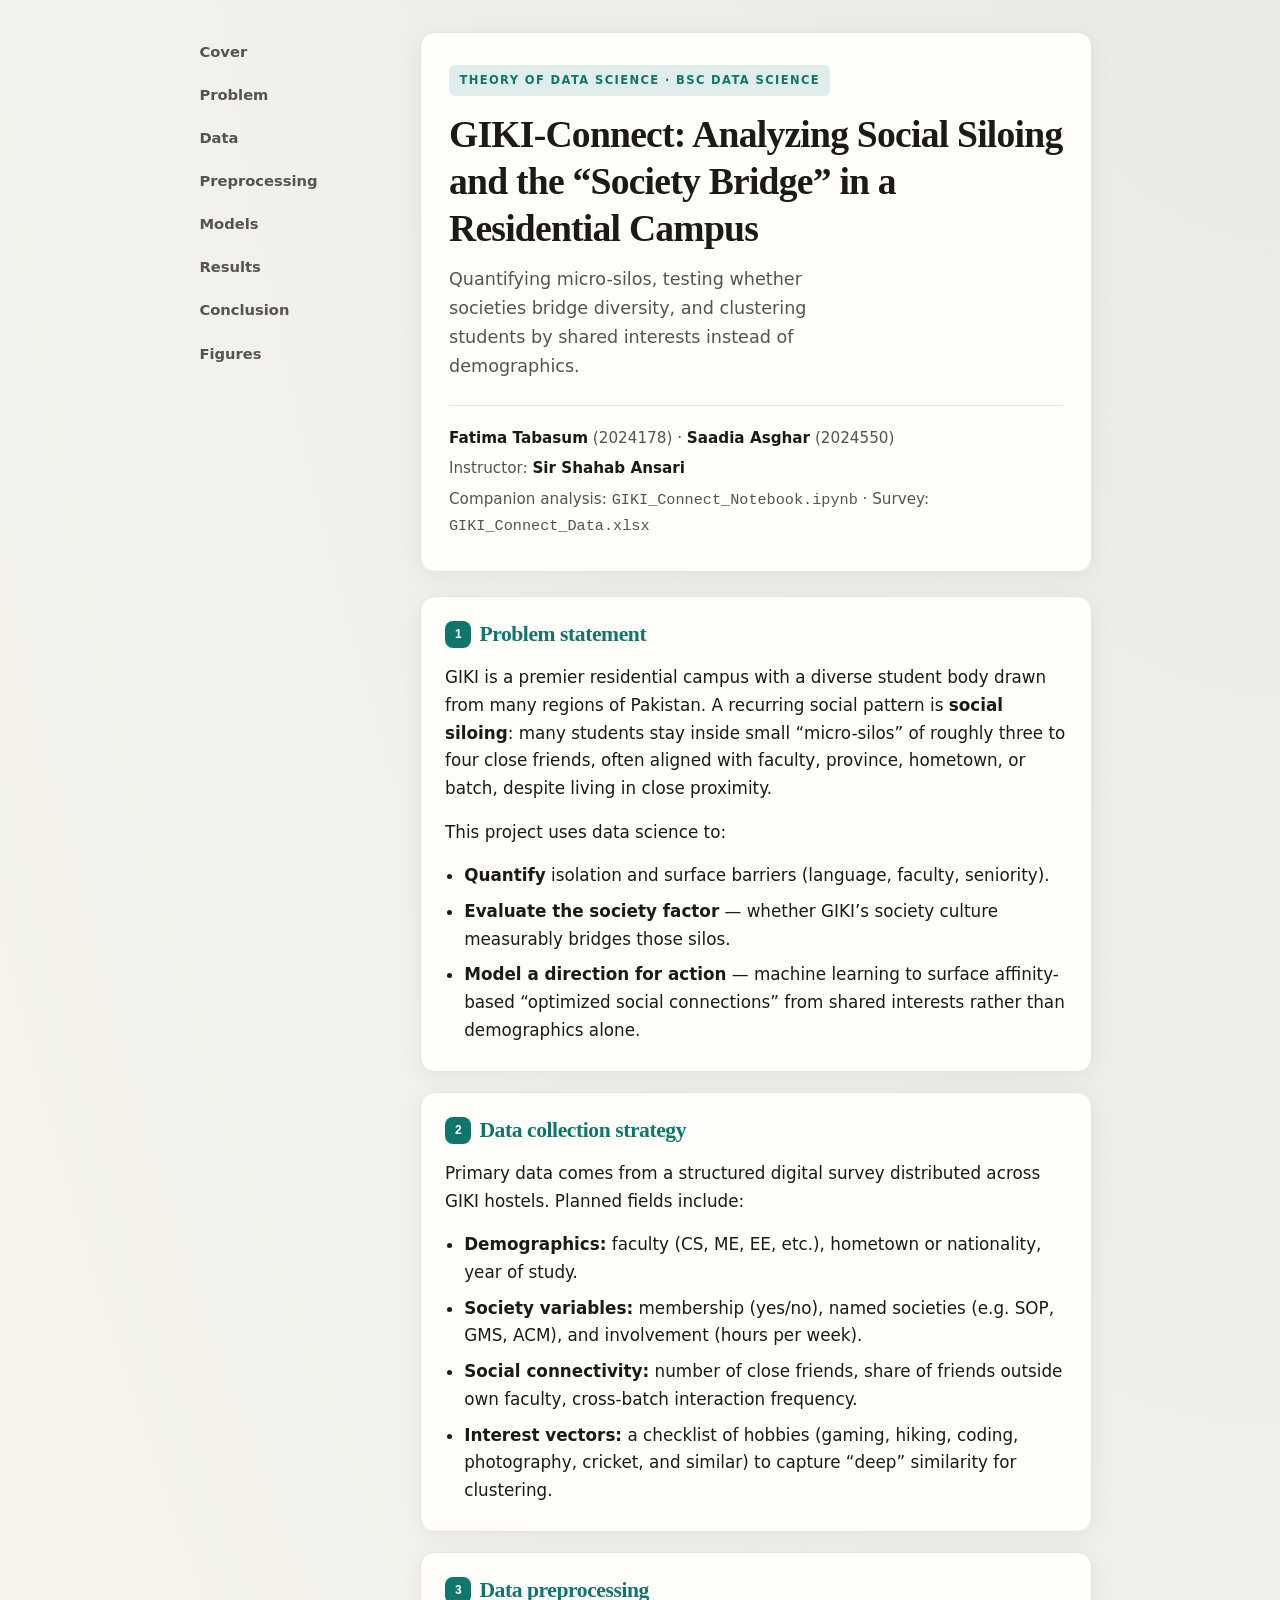
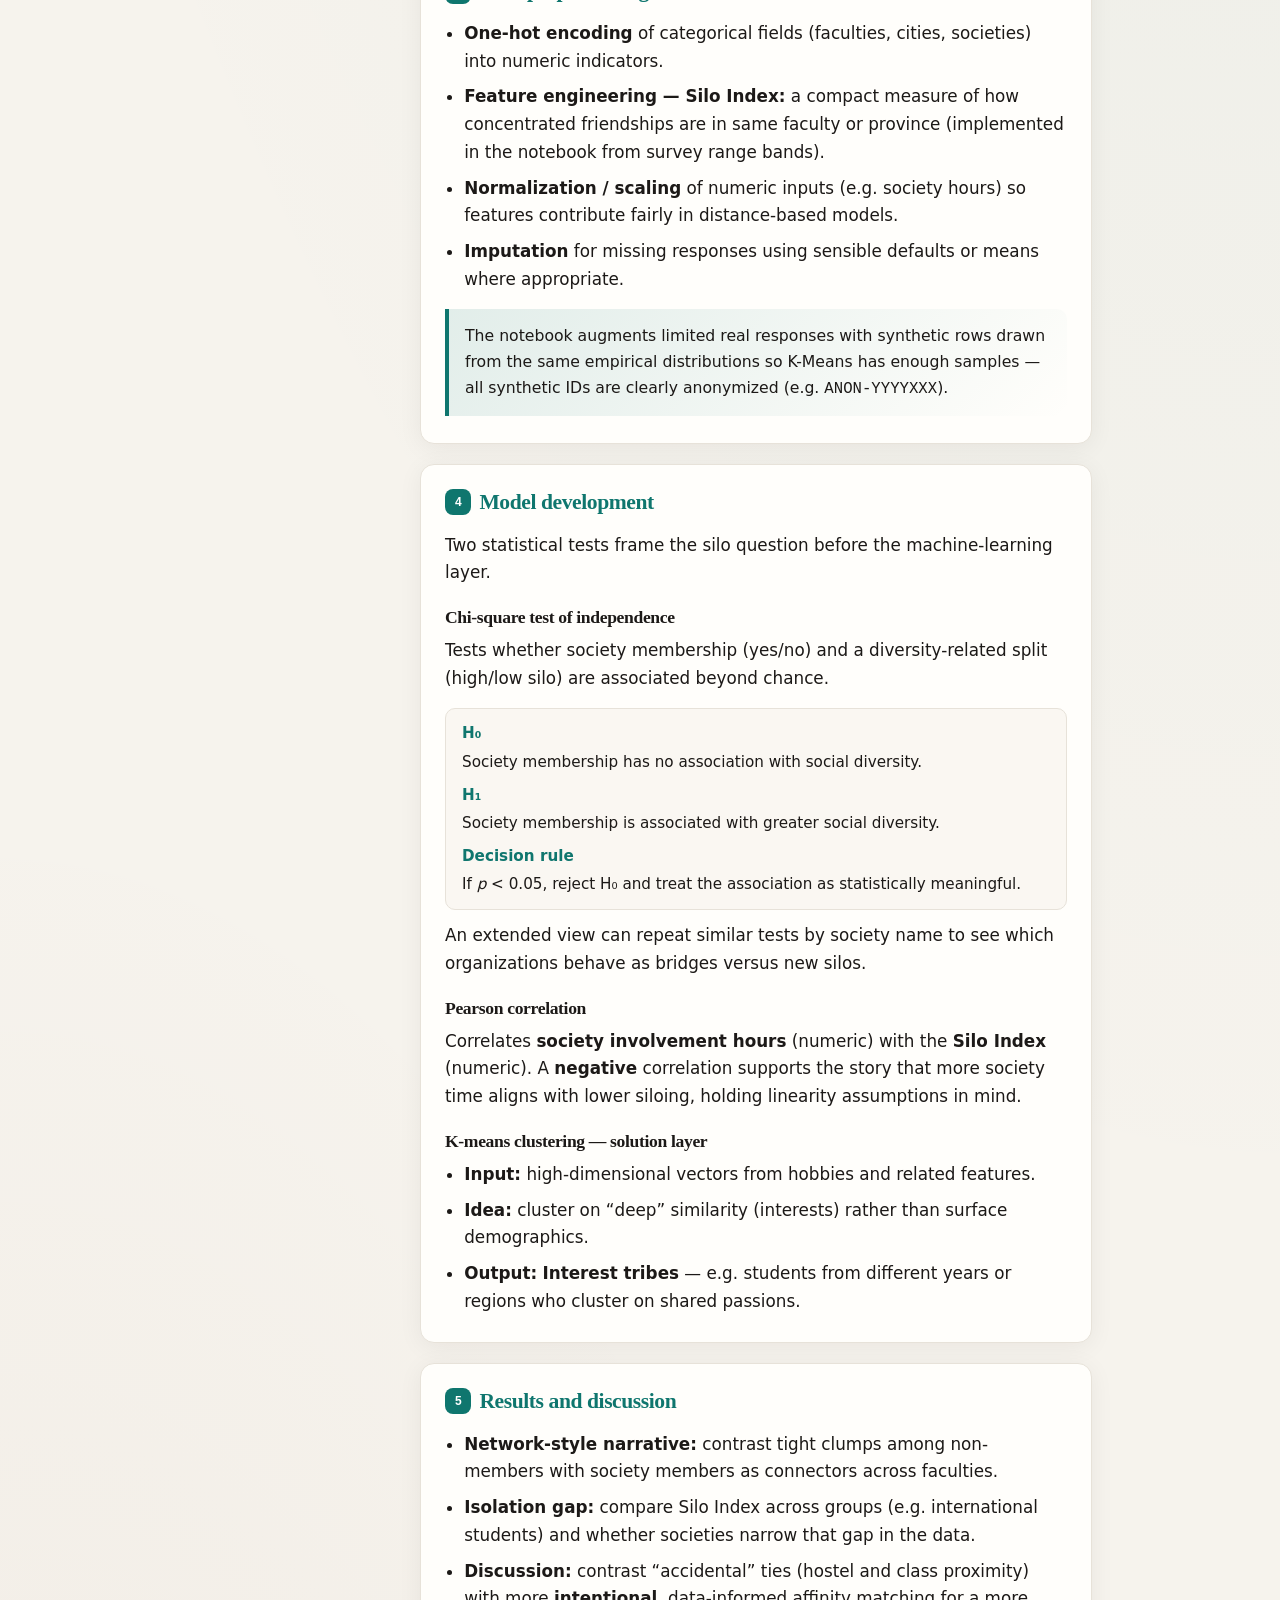
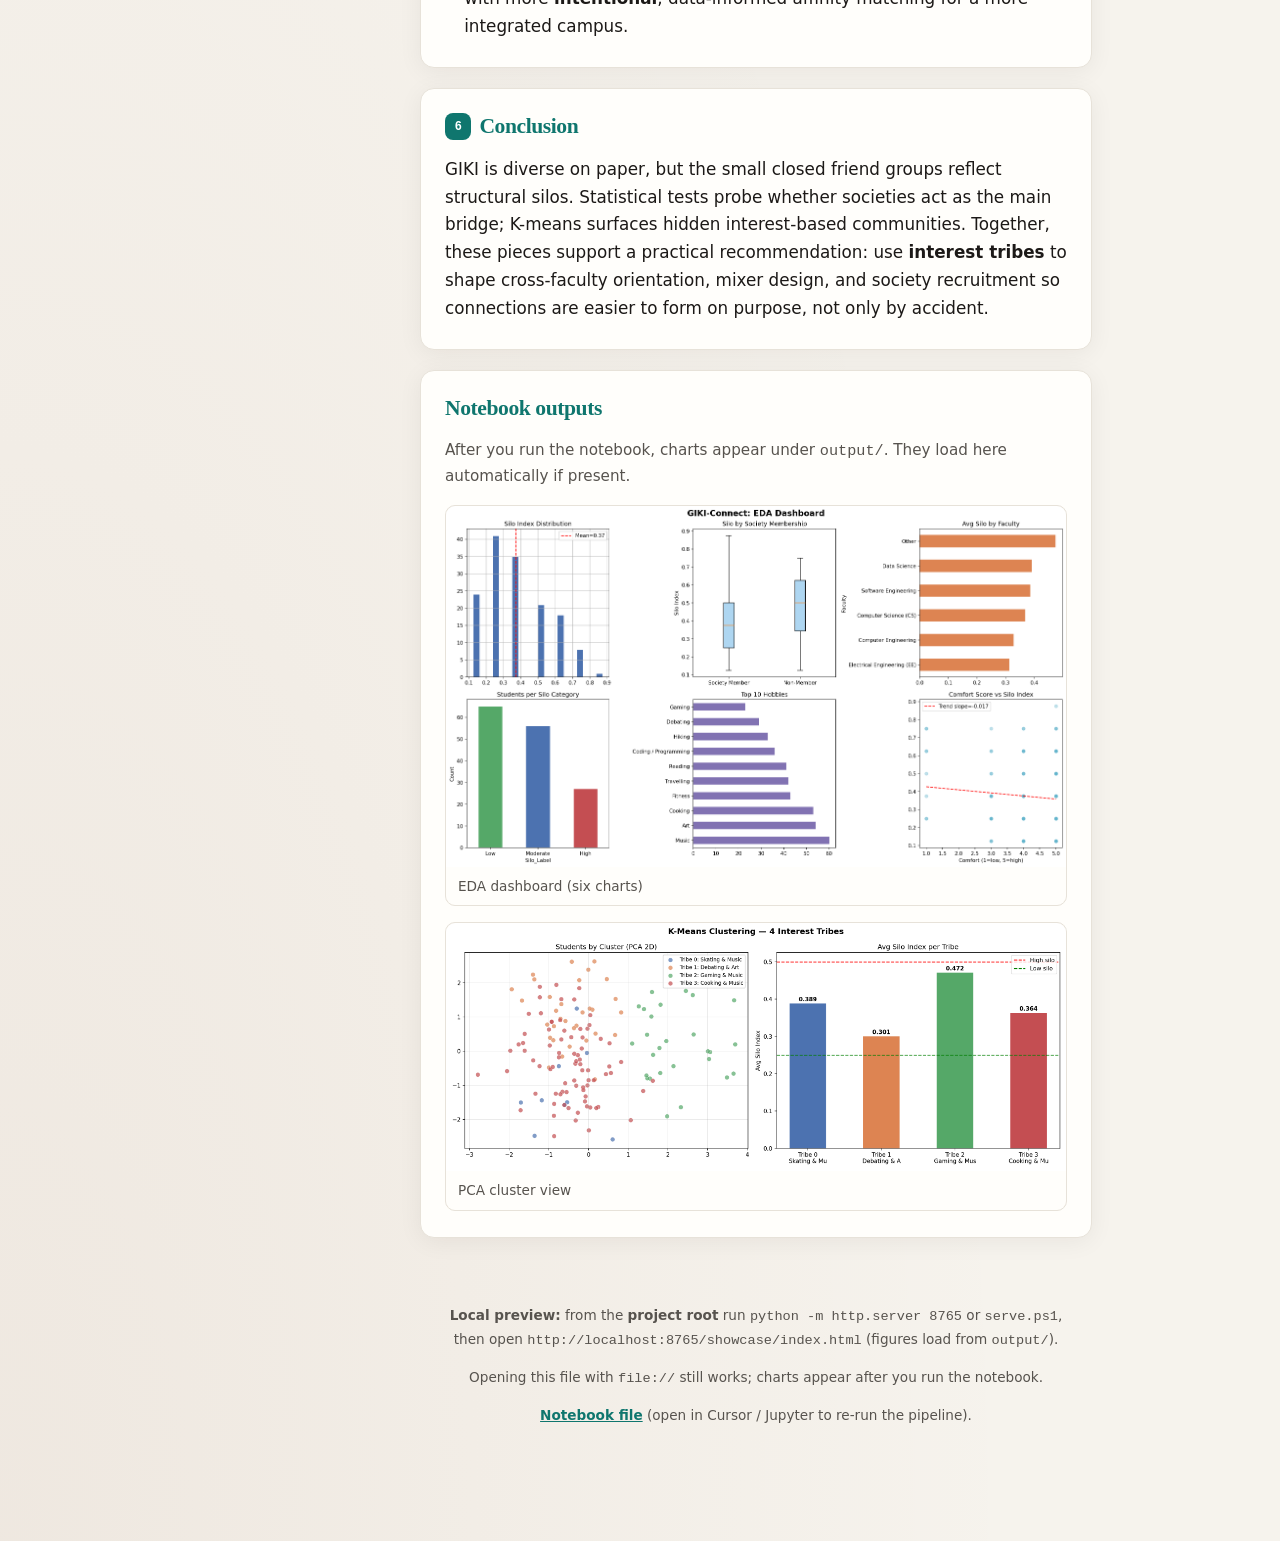
==== index.html @ 9413b883 "Add GIKI-Connect analysis, showcase UI, outputs, and local serve helper Co-authored-by: Cursor <curs" ====
<!DOCTYPE html>
<html lang="en">
<head>
  <meta charset="UTF-8" />
  <meta http-equiv="refresh" content="0; url=showcase/index.html" />
  <meta name="viewport" content="width=device-width, initial-scale=1" />
  <title>GIKI-Connect</title>
</head>
<body>
  <p>Redirecting to <a href="showcase/index.html">showcase</a>…</p>
</body>
</html>
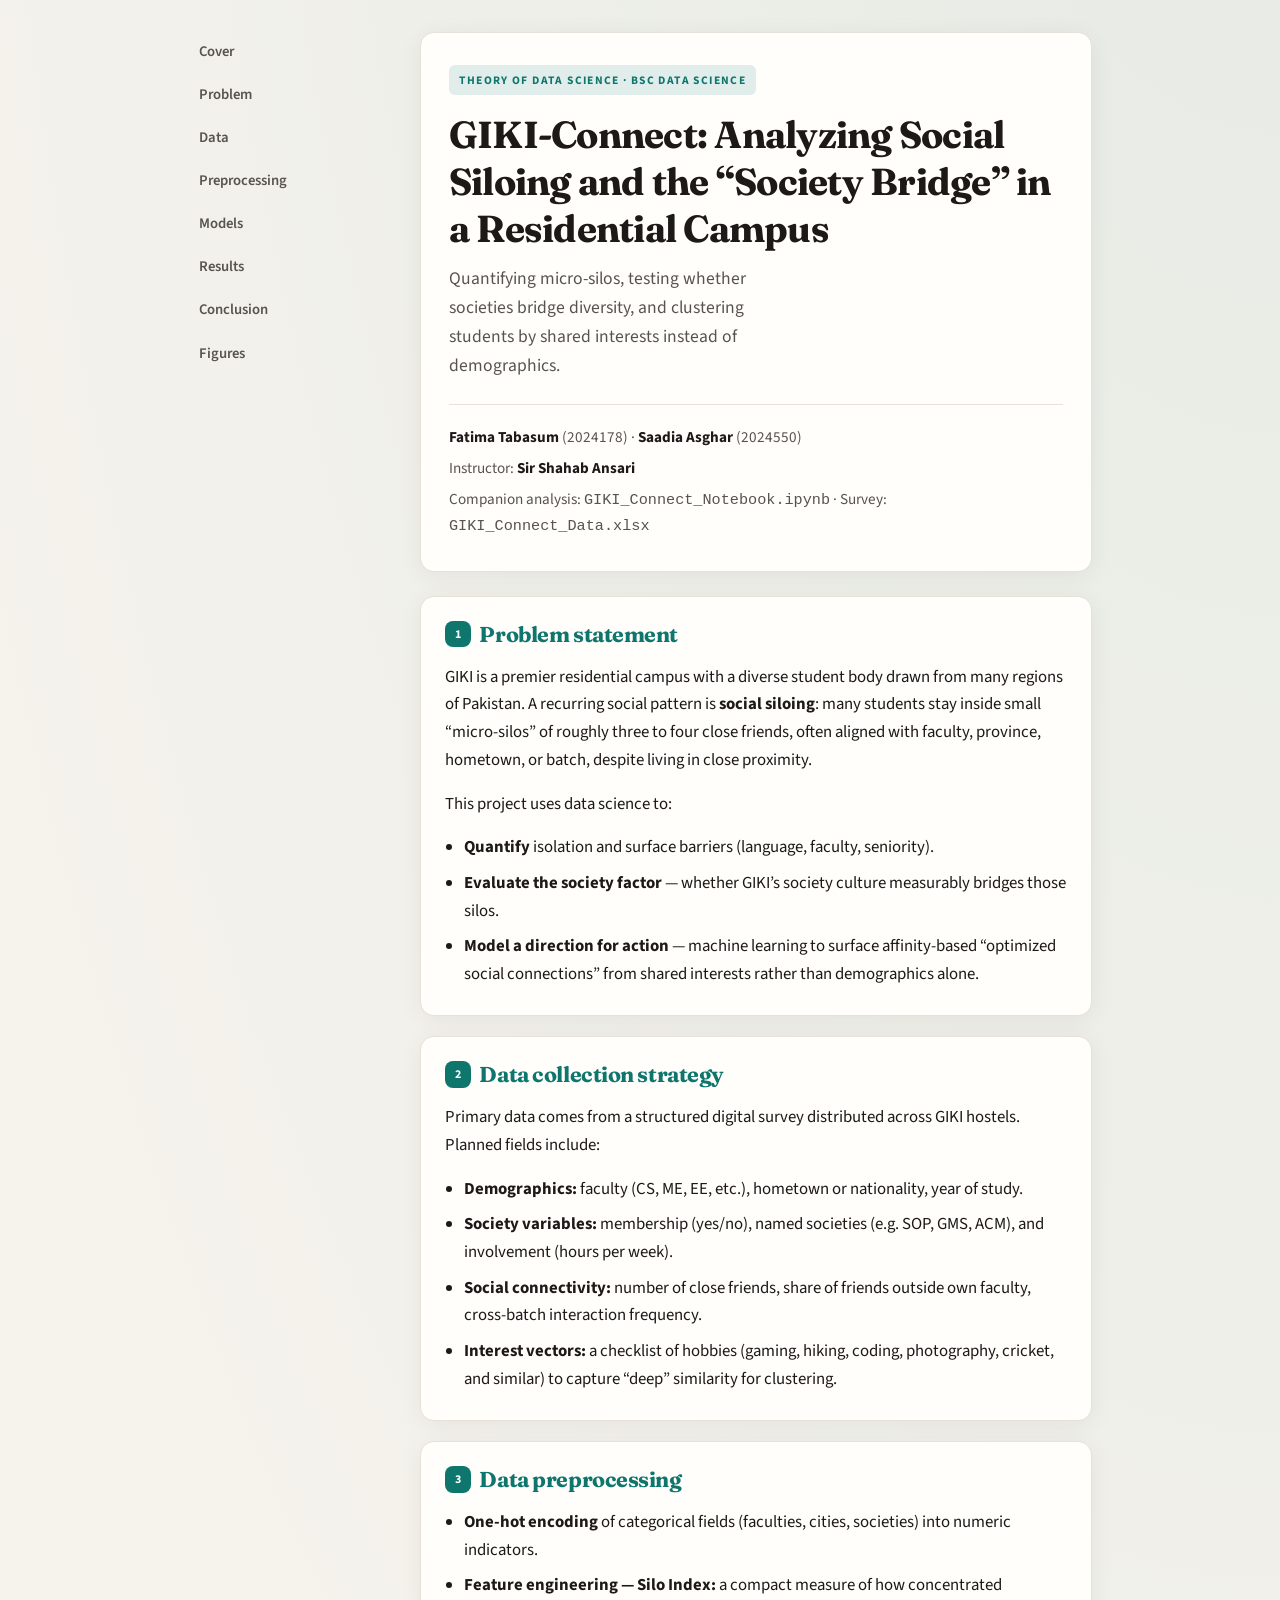
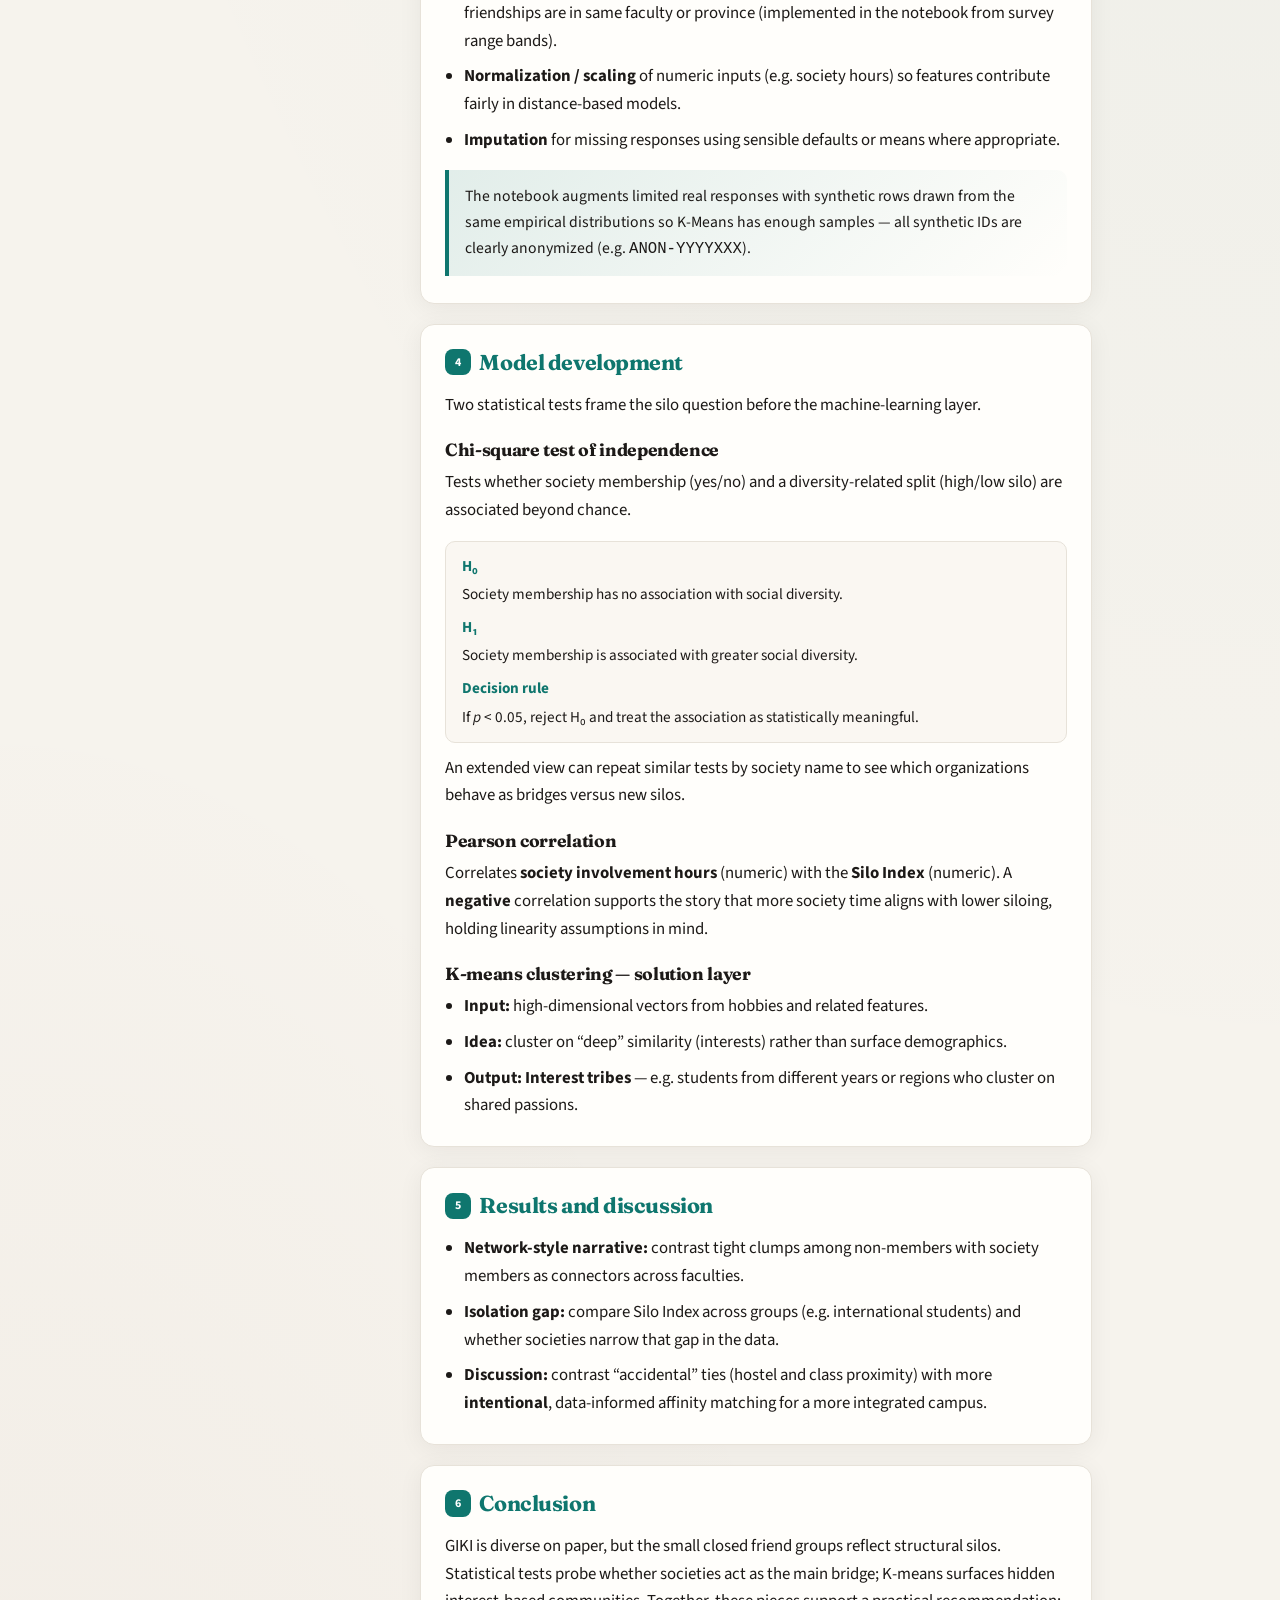
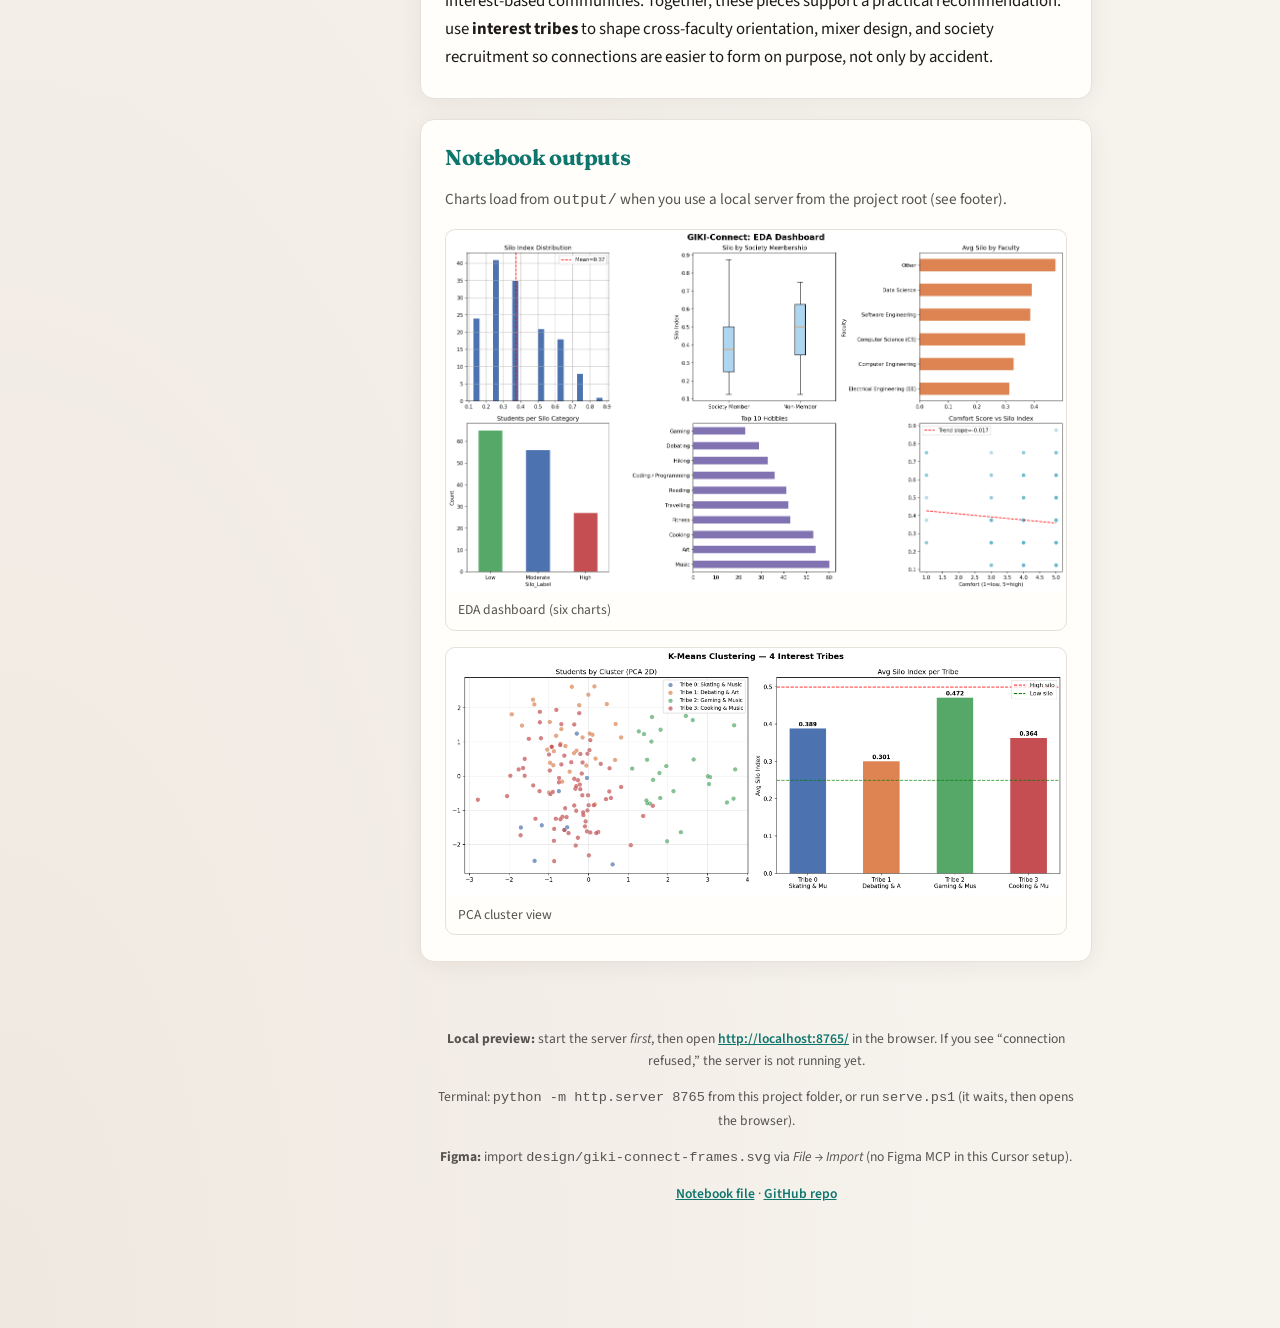
==== commit a2821f73: "Single index.html, fix serve script race, Figma SVG, Cursor serve task Co-authored-by: Cursor <curso" ====
--- a/index.html
+++ b/index.html
@@ -2,11 +2,388 @@
 <html lang="en">
 <head>
   <meta charset="UTF-8" />
-  <meta http-equiv="refresh" content="0; url=showcase/index.html" />
   <meta name="viewport" content="width=device-width, initial-scale=1" />
-  <title>GIKI-Connect</title>
+  <title>GIKI-Connect — Project Showcase</title>
+  <link rel="preconnect" href="https://fonts.googleapis.com" />
+  <link rel="preconnect" href="https://fonts.gstatic.com" crossorigin />
+  <link href="https://fonts.googleapis.com/css2?family=Fraunces:ital,opsz,wght@0,9..144,500;0,9..144,700;1,9..144,500&family=Source+Sans+3:ital,wght@0,400;0,600;0,700;1,400&display=swap" rel="stylesheet" />
+  <style>
+    :root {
+      --bg: #f6f3ed;
+      --bg-card: #fffefb;
+      --ink: #1c1917;
+      --muted: #57534e;
+      --accent: #0f766e;
+      --accent-soft: rgba(15, 118, 110, 0.12);
+      --border: #e7e2d9;
+      --shadow: 0 4px 24px rgba(28, 25, 23, 0.06);
+      --radius: 14px;
+      --max: 720px;
+      --nav-w: 200px;
+    }
+
+    * { box-sizing: border-box; }
+    html { scroll-behavior: smooth; }
+    body {
+      margin: 0;
+      font-family: "Source Sans 3", system-ui, sans-serif;
+      font-size: 1.05rem;
+      line-height: 1.65;
+      color: var(--ink);
+      background: var(--bg);
+      background-image:
+        radial-gradient(ellipse 120% 80% at 100% -20%, rgba(15, 118, 110, 0.08), transparent),
+        radial-gradient(ellipse 80% 50% at 0% 100%, rgba(120, 53, 15, 0.06), transparent);
+      min-height: 100vh;
+    }
+
+    h1, h2, h3 {
+      font-family: Fraunces, Georgia, serif;
+      font-weight: 700;
+      line-height: 1.25;
+      letter-spacing: -0.02em;
+    }
+
+    .layout {
+      display: grid;
+      grid-template-columns: 1fr;
+      max-width: calc(var(--max) + var(--nav-w) + 4rem);
+      margin: 0 auto;
+      padding: 1.25rem;
+      gap: 2rem;
+    }
+
+    @media (min-width: 900px) {
+      .layout {
+        grid-template-columns: var(--nav-w) 1fr;
+        align-items: start;
+        padding: 2rem 2.5rem 4rem;
+      }
+    }
+
+    nav {
+      position: sticky;
+      top: 1.25rem;
+      align-self: start;
+    }
+
+    nav ul {
+      list-style: none;
+      margin: 0;
+      padding: 0;
+      display: flex;
+      flex-wrap: wrap;
+      gap: 0.35rem;
+    }
+
+    @media (min-width: 900px) {
+      nav ul {
+        flex-direction: column;
+        gap: 0.15rem;
+      }
+    }
+
+    nav a {
+      display: block;
+      padding: 0.45rem 0.65rem;
+      border-radius: 8px;
+      color: var(--muted);
+      text-decoration: none;
+      font-size: 0.92rem;
+      font-weight: 600;
+      border: 1px solid transparent;
+      transition: background 0.15s, color 0.15s, border-color 0.15s;
+    }
+
+    nav a:hover {
+      background: var(--accent-soft);
+      color: var(--accent);
+    }
+
+    .hero {
+      background: var(--bg-card);
+      border: 1px solid var(--border);
+      border-radius: var(--radius);
+      padding: 2rem 1.75rem;
+      box-shadow: var(--shadow);
+      margin-bottom: 1.5rem;
+    }
+
+    .hero .tag {
+      display: inline-block;
+      font-size: 0.72rem;
+      font-weight: 700;
+      letter-spacing: 0.12em;
+      text-transform: uppercase;
+      color: var(--accent);
+      background: var(--accent-soft);
+      padding: 0.35rem 0.65rem;
+      border-radius: 6px;
+      margin-bottom: 1rem;
+    }
+
+    .hero h1 {
+      font-size: clamp(1.65rem, 4vw, 2.35rem);
+      margin: 0 0 0.75rem;
+      color: var(--ink);
+    }
+
+    .hero .subtitle {
+      font-size: 1.1rem;
+      color: var(--muted);
+      margin: 0 0 1.5rem;
+      max-width: 38ch;
+    }
+
+    .meta {
+      display: grid;
+      gap: 0.35rem;
+      font-size: 0.95rem;
+      color: var(--muted);
+      padding-top: 1.25rem;
+      border-top: 1px solid var(--border);
+    }
+
+    .meta strong { color: var(--ink); }
+
+    section {
+      background: var(--bg-card);
+      border: 1px solid var(--border);
+      border-radius: var(--radius);
+      padding: 1.5rem 1.5rem 1.65rem;
+      margin-bottom: 1.25rem;
+      box-shadow: var(--shadow);
+    }
+
+    section h2 {
+      font-size: 1.35rem;
+      margin: 0 0 1rem;
+      color: var(--accent);
+      display: flex;
+      align-items: center;
+      gap: 0.5rem;
+    }
+
+    section h2 span.num {
+      font-family: "Source Sans 3", sans-serif;
+      font-size: 0.75rem;
+      font-weight: 700;
+      background: var(--accent);
+      color: #fff;
+      width: 1.65rem;
+      height: 1.65rem;
+      border-radius: 8px;
+      display: inline-flex;
+      align-items: center;
+      justify-content: center;
+      flex-shrink: 0;
+    }
+
+    section p { margin: 0 0 1rem; }
+    section p:last-child { margin-bottom: 0; }
+
+    ul.points {
+      margin: 0.5rem 0 0;
+      padding-left: 1.2rem;
+      color: var(--ink);
+    }
+
+    ul.points li { margin-bottom: 0.5rem; }
+    ul.points li:last-child { margin-bottom: 0; }
+
+    .callout {
+      background: linear-gradient(135deg, var(--accent-soft), transparent);
+      border-left: 4px solid var(--accent);
+      padding: 0.85rem 1rem;
+      margin: 1rem 0;
+      border-radius: 0 10px 10px 0;
+      font-size: 0.98rem;
+    }
+
+    .hypothesis {
+      margin: 0.75rem 0;
+      padding: 0.75rem 1rem;
+      background: #faf7f2;
+      border-radius: 10px;
+      border: 1px solid var(--border);
+      font-size: 0.95rem;
+    }
+
+    .hypothesis dt {
+      font-weight: 700;
+      color: var(--accent);
+      margin-top: 0.5rem;
+    }
+
+    .hypothesis dt:first-child { margin-top: 0; }
+    .hypothesis dd { margin: 0.2rem 0 0 0; padding: 0; }
+
+    .outputs {
+      display: grid;
+      gap: 1rem;
+      margin-top: 1rem;
+    }
+
+    .outputs figure {
+      margin: 0;
+      border-radius: 10px;
+      overflow: hidden;
+      border: 1px solid var(--border);
+      background: #f0ebe3;
+    }
+
+    .outputs figcaption {
+      padding: 0.5rem 0.75rem;
+      font-size: 0.85rem;
+      color: var(--muted);
+      background: var(--bg-card);
+    }
+
+    .outputs img {
+      width: 100%;
+      height: auto;
+      display: block;
+      vertical-align: middle;
+    }
+
+    footer {
+      text-align: center;
+      font-size: 0.85rem;
+      color: var(--muted);
+      padding: 2rem 1rem 3rem;
+    }
+
+    footer a {
+      color: var(--accent);
+      font-weight: 600;
+    }
+  </style>
 </head>
 <body>
-  <p>Redirecting to <a href="showcase/index.html">showcase</a>…</p>
+  <div class="layout">
+    <nav aria-label="Sections">
+      <ul>
+        <li><a href="#top">Cover</a></li>
+        <li><a href="#problem">Problem</a></li>
+        <li><a href="#data">Data</a></li>
+        <li><a href="#preprocess">Preprocessing</a></li>
+        <li><a href="#models">Models</a></li>
+        <li><a href="#results">Results</a></li>
+        <li><a href="#conclusion">Conclusion</a></li>
+        <li><a href="#outputs">Figures</a></li>
+      </ul>
+    </nav>
+
+    <main id="top">
+      <header class="hero">
+        <span class="tag">Theory of Data Science · BSc Data Science</span>
+        <h1>GIKI-Connect: Analyzing Social Siloing and the &ldquo;Society Bridge&rdquo; in a Residential Campus</h1>
+        <p class="subtitle">Quantifying micro-silos, testing whether societies bridge diversity, and clustering students by shared interests instead of demographics.</p>
+        <div class="meta">
+          <div><strong>Fatima Tabasum</strong> (2024178) · <strong>Saadia Asghar</strong> (2024550)</div>
+          <div>Instructor: <strong>Sir Shahab Ansari</strong></div>
+          <div>Companion analysis: <code>GIKI_Connect_Notebook.ipynb</code> · Survey: <code>GIKI_Connect_Data.xlsx</code></div>
+        </div>
+      </header>
+
+      <section id="problem">
+        <h2><span class="num">1</span> Problem statement</h2>
+        <p>GIKI is a premier residential campus with a diverse student body drawn from many regions of Pakistan. A recurring social pattern is <strong>social siloing</strong>: many students stay inside small &ldquo;micro-silos&rdquo; of roughly three to four close friends, often aligned with faculty, province, hometown, or batch, despite living in close proximity.</p>
+        <p>This project uses data science to:</p>
+        <ul class="points">
+          <li><strong>Quantify</strong> isolation and surface barriers (language, faculty, seniority).</li>
+          <li><strong>Evaluate the society factor</strong> — whether GIKI&rsquo;s society culture measurably bridges those silos.</li>
+          <li><strong>Model a direction for action</strong> — machine learning to surface affinity-based &ldquo;optimized social connections&rdquo; from shared interests rather than demographics alone.</li>
+        </ul>
+      </section>
+
+      <section id="data">
+        <h2><span class="num">2</span> Data collection strategy</h2>
+        <p>Primary data comes from a structured digital survey distributed across GIKI hostels. Planned fields include:</p>
+        <ul class="points">
+          <li><strong>Demographics:</strong> faculty (CS, ME, EE, etc.), hometown or nationality, year of study.</li>
+          <li><strong>Society variables:</strong> membership (yes/no), named societies (e.g. SOP, GMS, ACM), and involvement (hours per week).</li>
+          <li><strong>Social connectivity:</strong> number of close friends, share of friends outside own faculty, cross-batch interaction frequency.</li>
+          <li><strong>Interest vectors:</strong> a checklist of hobbies (gaming, hiking, coding, photography, cricket, and similar) to capture &ldquo;deep&rdquo; similarity for clustering.</li>
+        </ul>
+      </section>
+
+      <section id="preprocess">
+        <h2><span class="num">3</span> Data preprocessing</h2>
+        <ul class="points">
+          <li><strong>One-hot encoding</strong> of categorical fields (faculties, cities, societies) into numeric indicators.</li>
+          <li><strong>Feature engineering — Silo Index:</strong> a compact measure of how concentrated friendships are in same faculty or province (implemented in the notebook from survey range bands).</li>
+          <li><strong>Normalization / scaling</strong> of numeric inputs (e.g. society hours) so features contribute fairly in distance-based models.</li>
+          <li><strong>Imputation</strong> for missing responses using sensible defaults or means where appropriate.</li>
+        </ul>
+        <p class="callout">The notebook augments limited real responses with synthetic rows drawn from the same empirical distributions so K-Means has enough samples — all synthetic IDs are clearly anonymized (e.g. <code>ANON-YYYYXXX</code>).</p>
+      </section>
+
+      <section id="models">
+        <h2><span class="num">4</span> Model development</h2>
+        <p>Two statistical tests frame the silo question before the machine-learning layer.</p>
+
+        <h3 style="font-size:1.1rem;margin:1.25rem 0 0.5rem;">Chi-square test of independence</h3>
+        <p>Tests whether society membership (yes/no) and a diversity-related split (high/low silo) are associated beyond chance.</p>
+        <dl class="hypothesis">
+          <dt>H₀</dt>
+          <dd>Society membership has no association with social diversity.</dd>
+          <dt>H₁</dt>
+          <dd>Society membership is associated with greater social diversity.</dd>
+          <dt>Decision rule</dt>
+          <dd>If <em>p</em> &lt; 0.05, reject H₀ and treat the association as statistically meaningful.</dd>
+        </dl>
+        <p>An extended view can repeat similar tests by society name to see which organizations behave as bridges versus new silos.</p>
+
+        <h3 style="font-size:1.1rem;margin:1.25rem 0 0.5rem;">Pearson correlation</h3>
+        <p>Correlates <strong>society involvement hours</strong> (numeric) with the <strong>Silo Index</strong> (numeric). A <strong>negative</strong> correlation supports the story that more society time aligns with lower siloing, holding linearity assumptions in mind.</p>
+
+        <h3 style="font-size:1.1rem;margin:1.25rem 0 0.5rem;">K-means clustering — solution layer</h3>
+        <ul class="points">
+          <li><strong>Input:</strong> high-dimensional vectors from hobbies and related features.</li>
+          <li><strong>Idea:</strong> cluster on &ldquo;deep&rdquo; similarity (interests) rather than surface demographics.</li>
+          <li><strong>Output:</strong> <strong>Interest tribes</strong> — e.g. students from different years or regions who cluster on shared passions.</li>
+        </ul>
+      </section>
+
+      <section id="results">
+        <h2><span class="num">5</span> Results and discussion</h2>
+        <ul class="points">
+          <li><strong>Network-style narrative:</strong> contrast tight clumps among non-members with society members as connectors across faculties.</li>
+          <li><strong>Isolation gap:</strong> compare Silo Index across groups (e.g. international students) and whether societies narrow that gap in the data.</li>
+          <li><strong>Discussion:</strong> contrast &ldquo;accidental&rdquo; ties (hostel and class proximity) with more <strong>intentional</strong>, data-informed affinity matching for a more integrated campus.</li>
+        </ul>
+      </section>
+
+      <section id="conclusion">
+        <h2><span class="num">6</span> Conclusion</h2>
+        <p>GIKI is diverse on paper, but the small closed friend groups reflect structural silos. Statistical tests probe whether societies act as the main bridge; K-means surfaces hidden interest-based communities. Together, these pieces support a practical recommendation: use <strong>interest tribes</strong> to shape cross-faculty orientation, mixer design, and society recruitment so connections are easier to form on purpose, not only by accident.</p>
+      </section>
+
+      <section id="outputs">
+        <h2>Notebook outputs</h2>
+        <p style="color:var(--muted);font-size:0.95rem;">Charts load from <code>output/</code> when you use a local server from the project root (see footer).</p>
+        <div class="outputs">
+          <figure>
+            <img src="output/eda_dashboard.png" alt="EDA dashboard" onerror="this.removeAttribute('src');this.style.display='none';var n=this.nextElementSibling;if(n)n.style.display='block';" />
+            <p class="fallback" style="display:none;margin:1rem;font-size:0.9rem;color:var(--muted);">Run the notebook to generate <code>output/eda_dashboard.png</code>.</p>
+            <figcaption>EDA dashboard (six charts)</figcaption>
+          </figure>
+          <figure>
+            <img src="output/cluster_chart.png" alt="PCA cluster visualization" onerror="this.removeAttribute('src');this.style.display='none';var n=this.nextElementSibling;if(n)n.style.display='block';" />
+            <p class="fallback" style="display:none;margin:1rem;font-size:0.9rem;color:var(--muted);">Run clustering cells to generate <code>output/cluster_chart.png</code>.</p>
+            <figcaption>PCA cluster view</figcaption>
+          </figure>
+        </div>
+      </section>
+
+      <footer>
+        <p><strong>Local preview:</strong> start the server <em>first</em>, then open <a href="http://localhost:8765/">http://localhost:8765/</a> in the browser. If you see &ldquo;connection refused,&rdquo; the server is not running yet.</p>
+        <p>Terminal: <code>python -m http.server 8765</code> from this project folder, or run <code>serve.ps1</code> (it waits, then opens the browser).</p>
+        <p><strong>Figma:</strong> import <code>design/giki-connect-frames.svg</code> via <em>File → Import</em> (no Figma MCP in this Cursor setup).</p>
+        <p><a href="GIKI_Connect_Notebook.ipynb">Notebook file</a> · <a href="https://github.com/Saadia-Asghar/Giki-Connect">GitHub repo</a></p>
+      </footer>
+    </main>
+  </div>
 </body>
 </html>
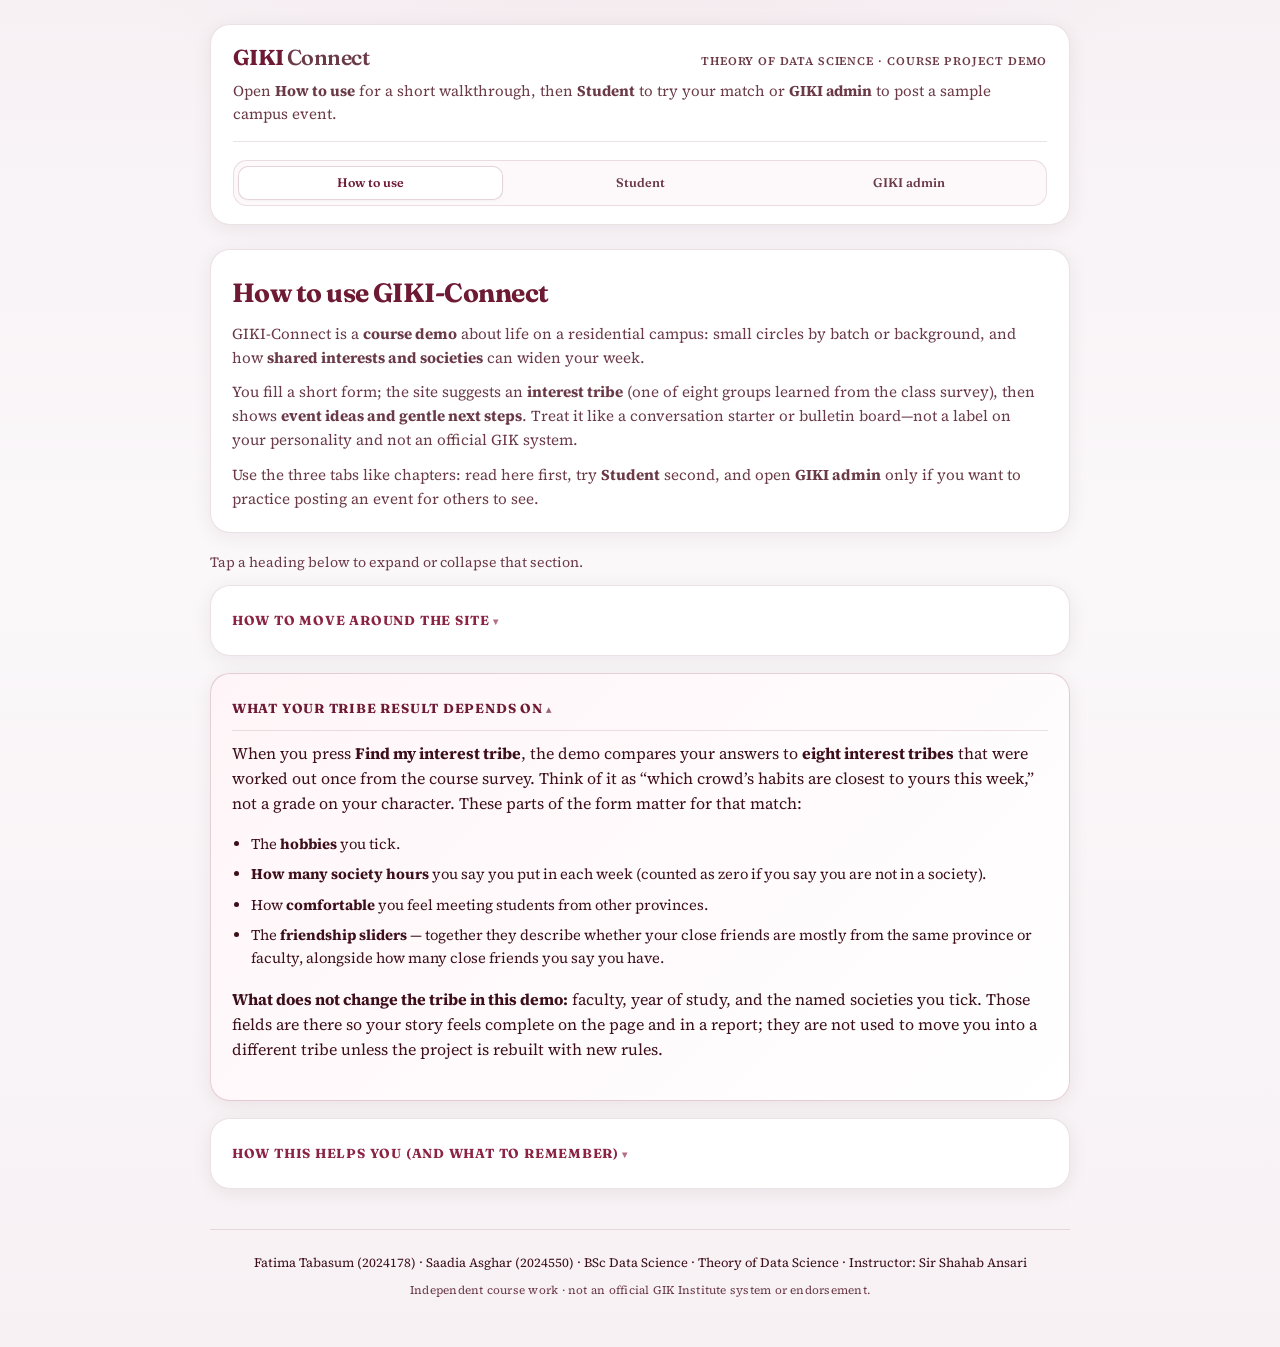
==== commit de55df85: "Convert to 100% Static Frontend for GitHub Pages" ====
--- a/index.html
+++ b/index.html
@@ -3,387 +3,329 @@
 <head>
   <meta charset="UTF-8" />
   <meta name="viewport" content="width=device-width, initial-scale=1" />
-  <title>GIKI-Connect — Project Showcase</title>
+  <meta name="description" content="GIKI-Connect: Theory of Data Science demo — interest tribes and campus event ideas for GIK Institute." />
+  <meta name="theme-color" content="#6e1a35" />
+  <title>GIKI-Connect · Interest tribes demo</title>
   <link rel="preconnect" href="https://fonts.googleapis.com" />
   <link rel="preconnect" href="https://fonts.gstatic.com" crossorigin />
-  <link href="https://fonts.googleapis.com/css2?family=Fraunces:ital,opsz,wght@0,9..144,500;0,9..144,700;1,9..144,500&family=Source+Sans+3:ital,wght@0,400;0,600;0,700;1,400&display=swap" rel="stylesheet" />
-  <style>
-    :root {
-      --bg: #f6f3ed;
-      --bg-card: #fffefb;
-      --ink: #1c1917;
-      --muted: #57534e;
-      --accent: #0f766e;
-      --accent-soft: rgba(15, 118, 110, 0.12);
-      --border: #e7e2d9;
-      --shadow: 0 4px 24px rgba(28, 25, 23, 0.06);
-      --radius: 14px;
-      --max: 720px;
-      --nav-w: 200px;
-    }
-
-    * { box-sizing: border-box; }
-    html { scroll-behavior: smooth; }
-    body {
-      margin: 0;
-      font-family: "Source Sans 3", system-ui, sans-serif;
-      font-size: 1.05rem;
-      line-height: 1.65;
-      color: var(--ink);
-      background: var(--bg);
-      background-image:
-        radial-gradient(ellipse 120% 80% at 100% -20%, rgba(15, 118, 110, 0.08), transparent),
-        radial-gradient(ellipse 80% 50% at 0% 100%, rgba(120, 53, 15, 0.06), transparent);
-      min-height: 100vh;
-    }
-
-    h1, h2, h3 {
-      font-family: Fraunces, Georgia, serif;
-      font-weight: 700;
-      line-height: 1.25;
-      letter-spacing: -0.02em;
-    }
-
-    .layout {
-      display: grid;
-      grid-template-columns: 1fr;
-      max-width: calc(var(--max) + var(--nav-w) + 4rem);
-      margin: 0 auto;
-      padding: 1.25rem;
-      gap: 2rem;
-    }
-
-    @media (min-width: 900px) {
-      .layout {
-        grid-template-columns: var(--nav-w) 1fr;
-        align-items: start;
-        padding: 2rem 2.5rem 4rem;
-      }
-    }
-
-    nav {
-      position: sticky;
-      top: 1.25rem;
-      align-self: start;
-    }
-
-    nav ul {
-      list-style: none;
-      margin: 0;
-      padding: 0;
-      display: flex;
-      flex-wrap: wrap;
-      gap: 0.35rem;
-    }
-
-    @media (min-width: 900px) {
-      nav ul {
-        flex-direction: column;
-        gap: 0.15rem;
-      }
-    }
-
-    nav a {
-      display: block;
-      padding: 0.45rem 0.65rem;
-      border-radius: 8px;
-      color: var(--muted);
-      text-decoration: none;
-      font-size: 0.92rem;
-      font-weight: 600;
-      border: 1px solid transparent;
-      transition: background 0.15s, color 0.15s, border-color 0.15s;
-    }
-
-    nav a:hover {
-      background: var(--accent-soft);
-      color: var(--accent);
-    }
-
-    .hero {
-      background: var(--bg-card);
-      border: 1px solid var(--border);
-      border-radius: var(--radius);
-      padding: 2rem 1.75rem;
-      box-shadow: var(--shadow);
-      margin-bottom: 1.5rem;
-    }
-
-    .hero .tag {
-      display: inline-block;
-      font-size: 0.72rem;
-      font-weight: 700;
-      letter-spacing: 0.12em;
-      text-transform: uppercase;
-      color: var(--accent);
-      background: var(--accent-soft);
-      padding: 0.35rem 0.65rem;
-      border-radius: 6px;
-      margin-bottom: 1rem;
-    }
-
-    .hero h1 {
-      font-size: clamp(1.65rem, 4vw, 2.35rem);
-      margin: 0 0 0.75rem;
-      color: var(--ink);
-    }
-
-    .hero .subtitle {
-      font-size: 1.1rem;
-      color: var(--muted);
-      margin: 0 0 1.5rem;
-      max-width: 38ch;
-    }
-
-    .meta {
-      display: grid;
-      gap: 0.35rem;
-      font-size: 0.95rem;
-      color: var(--muted);
-      padding-top: 1.25rem;
-      border-top: 1px solid var(--border);
-    }
-
-    .meta strong { color: var(--ink); }
-
-    section {
-      background: var(--bg-card);
-      border: 1px solid var(--border);
-      border-radius: var(--radius);
-      padding: 1.5rem 1.5rem 1.65rem;
-      margin-bottom: 1.25rem;
-      box-shadow: var(--shadow);
-    }
-
-    section h2 {
-      font-size: 1.35rem;
-      margin: 0 0 1rem;
-      color: var(--accent);
-      display: flex;
-      align-items: center;
-      gap: 0.5rem;
-    }
-
-    section h2 span.num {
-      font-family: "Source Sans 3", sans-serif;
-      font-size: 0.75rem;
-      font-weight: 700;
-      background: var(--accent);
-      color: #fff;
-      width: 1.65rem;
-      height: 1.65rem;
-      border-radius: 8px;
-      display: inline-flex;
-      align-items: center;
-      justify-content: center;
-      flex-shrink: 0;
-    }
-
-    section p { margin: 0 0 1rem; }
-    section p:last-child { margin-bottom: 0; }
-
-    ul.points {
-      margin: 0.5rem 0 0;
-      padding-left: 1.2rem;
-      color: var(--ink);
-    }
-
-    ul.points li { margin-bottom: 0.5rem; }
-    ul.points li:last-child { margin-bottom: 0; }
-
-    .callout {
-      background: linear-gradient(135deg, var(--accent-soft), transparent);
-      border-left: 4px solid var(--accent);
-      padding: 0.85rem 1rem;
-      margin: 1rem 0;
-      border-radius: 0 10px 10px 0;
-      font-size: 0.98rem;
-    }
-
-    .hypothesis {
-      margin: 0.75rem 0;
-      padding: 0.75rem 1rem;
-      background: #faf7f2;
-      border-radius: 10px;
-      border: 1px solid var(--border);
-      font-size: 0.95rem;
-    }
-
-    .hypothesis dt {
-      font-weight: 700;
-      color: var(--accent);
-      margin-top: 0.5rem;
-    }
-
-    .hypothesis dt:first-child { margin-top: 0; }
-    .hypothesis dd { margin: 0.2rem 0 0 0; padding: 0; }
-
-    .outputs {
-      display: grid;
-      gap: 1rem;
-      margin-top: 1rem;
-    }
-
-    .outputs figure {
-      margin: 0;
-      border-radius: 10px;
-      overflow: hidden;
-      border: 1px solid var(--border);
-      background: #f0ebe3;
-    }
-
-    .outputs figcaption {
-      padding: 0.5rem 0.75rem;
-      font-size: 0.85rem;
-      color: var(--muted);
-      background: var(--bg-card);
-    }
-
-    .outputs img {
-      width: 100%;
-      height: auto;
-      display: block;
-      vertical-align: middle;
-    }
-
-    footer {
-      text-align: center;
-      font-size: 0.85rem;
-      color: var(--muted);
-      padding: 2rem 1rem 3rem;
-    }
-
-    footer a {
-      color: var(--accent);
-      font-weight: 600;
-    }
-  </style>
+  <link href="https://fonts.googleapis.com/css2?family=Fraunces:ital,opsz,wght@0,9..144,600;0,9..144,700;1,9..144,400&family=Source+Serif+4:ital,opsz,wght@0,8..60,400;0,8..60,600;1,8..60,400&display=swap" rel="stylesheet" />
+  <link rel="stylesheet" href="/assets/styles.css" />
 </head>
 <body>
-  <div class="layout">
-    <nav aria-label="Sections">
-      <ul>
-        <li><a href="#top">Cover</a></li>
-        <li><a href="#problem">Problem</a></li>
-        <li><a href="#data">Data</a></li>
-        <li><a href="#preprocess">Preprocessing</a></li>
-        <li><a href="#models">Models</a></li>
-        <li><a href="#results">Results</a></li>
-        <li><a href="#conclusion">Conclusion</a></li>
-        <li><a href="#outputs">Figures</a></li>
-      </ul>
-    </nav>
-
-    <main id="top">
-      <header class="hero">
-        <span class="tag">Theory of Data Science · BSc Data Science</span>
-        <h1>GIKI-Connect: Analyzing Social Siloing and the &ldquo;Society Bridge&rdquo; in a Residential Campus</h1>
-        <p class="subtitle">Quantifying micro-silos, testing whether societies bridge diversity, and clustering students by shared interests instead of demographics.</p>
-        <div class="meta">
-          <div><strong>Fatima Tabasum</strong> (2024178) · <strong>Saadia Asghar</strong> (2024550)</div>
-          <div>Instructor: <strong>Sir Shahab Ansari</strong></div>
-          <div>Companion analysis: <code>GIKI_Connect_Notebook.ipynb</code> · Survey: <code>GIKI_Connect_Data.xlsx</code></div>
-        </div>
-      </header>
-
-      <section id="problem">
-        <h2><span class="num">1</span> Problem statement</h2>
-        <p>GIKI is a premier residential campus with a diverse student body drawn from many regions of Pakistan. A recurring social pattern is <strong>social siloing</strong>: many students stay inside small &ldquo;micro-silos&rdquo; of roughly three to four close friends, often aligned with faculty, province, hometown, or batch, despite living in close proximity.</p>
-        <p>This project uses data science to:</p>
-        <ul class="points">
-          <li><strong>Quantify</strong> isolation and surface barriers (language, faculty, seniority).</li>
-          <li><strong>Evaluate the society factor</strong> — whether GIKI&rsquo;s society culture measurably bridges those silos.</li>
-          <li><strong>Model a direction for action</strong> — machine learning to surface affinity-based &ldquo;optimized social connections&rdquo; from shared interests rather than demographics alone.</li>
-        </ul>
-      </section>
-
-      <section id="data">
-        <h2><span class="num">2</span> Data collection strategy</h2>
-        <p>Primary data comes from a structured digital survey distributed across GIKI hostels. Planned fields include:</p>
-        <ul class="points">
-          <li><strong>Demographics:</strong> faculty (CS, ME, EE, etc.), hometown or nationality, year of study.</li>
-          <li><strong>Society variables:</strong> membership (yes/no), named societies (e.g. SOP, GMS, ACM), and involvement (hours per week).</li>
-          <li><strong>Social connectivity:</strong> number of close friends, share of friends outside own faculty, cross-batch interaction frequency.</li>
-          <li><strong>Interest vectors:</strong> a checklist of hobbies (gaming, hiking, coding, photography, cricket, and similar) to capture &ldquo;deep&rdquo; similarity for clustering.</li>
-        </ul>
-      </section>
-
-      <section id="preprocess">
-        <h2><span class="num">3</span> Data preprocessing</h2>
-        <ul class="points">
-          <li><strong>One-hot encoding</strong> of categorical fields (faculties, cities, societies) into numeric indicators.</li>
-          <li><strong>Feature engineering — Silo Index:</strong> a compact measure of how concentrated friendships are in same faculty or province (implemented in the notebook from survey range bands).</li>
-          <li><strong>Normalization / scaling</strong> of numeric inputs (e.g. society hours) so features contribute fairly in distance-based models.</li>
-          <li><strong>Imputation</strong> for missing responses using sensible defaults or means where appropriate.</li>
-        </ul>
-        <p class="callout">The notebook augments limited real responses with synthetic rows drawn from the same empirical distributions so K-Means has enough samples — all synthetic IDs are clearly anonymized (e.g. <code>ANON-YYYYXXX</code>).</p>
-      </section>
-
-      <section id="models">
-        <h2><span class="num">4</span> Model development</h2>
-        <p>Two statistical tests frame the silo question before the machine-learning layer.</p>
-
-        <h3 style="font-size:1.1rem;margin:1.25rem 0 0.5rem;">Chi-square test of independence</h3>
-        <p>Tests whether society membership (yes/no) and a diversity-related split (high/low silo) are associated beyond chance.</p>
-        <dl class="hypothesis">
-          <dt>H₀</dt>
-          <dd>Society membership has no association with social diversity.</dd>
-          <dt>H₁</dt>
-          <dd>Society membership is associated with greater social diversity.</dd>
-          <dt>Decision rule</dt>
-          <dd>If <em>p</em> &lt; 0.05, reject H₀ and treat the association as statistically meaningful.</dd>
-        </dl>
-        <p>An extended view can repeat similar tests by society name to see which organizations behave as bridges versus new silos.</p>
-
-        <h3 style="font-size:1.1rem;margin:1.25rem 0 0.5rem;">Pearson correlation</h3>
-        <p>Correlates <strong>society involvement hours</strong> (numeric) with the <strong>Silo Index</strong> (numeric). A <strong>negative</strong> correlation supports the story that more society time aligns with lower siloing, holding linearity assumptions in mind.</p>
-
-        <h3 style="font-size:1.1rem;margin:1.25rem 0 0.5rem;">K-means clustering — solution layer</h3>
-        <ul class="points">
-          <li><strong>Input:</strong> high-dimensional vectors from hobbies and related features.</li>
-          <li><strong>Idea:</strong> cluster on &ldquo;deep&rdquo; similarity (interests) rather than surface demographics.</li>
-          <li><strong>Output:</strong> <strong>Interest tribes</strong> — e.g. students from different years or regions who cluster on shared passions.</li>
-        </ul>
-      </section>
-
-      <section id="results">
-        <h2><span class="num">5</span> Results and discussion</h2>
-        <ul class="points">
-          <li><strong>Network-style narrative:</strong> contrast tight clumps among non-members with society members as connectors across faculties.</li>
-          <li><strong>Isolation gap:</strong> compare Silo Index across groups (e.g. international students) and whether societies narrow that gap in the data.</li>
-          <li><strong>Discussion:</strong> contrast &ldquo;accidental&rdquo; ties (hostel and class proximity) with more <strong>intentional</strong>, data-informed affinity matching for a more integrated campus.</li>
-        </ul>
-      </section>
-
-      <section id="conclusion">
-        <h2><span class="num">6</span> Conclusion</h2>
-        <p>GIKI is diverse on paper, but the small closed friend groups reflect structural silos. Statistical tests probe whether societies act as the main bridge; K-means surfaces hidden interest-based communities. Together, these pieces support a practical recommendation: use <strong>interest tribes</strong> to shape cross-faculty orientation, mixer design, and society recruitment so connections are easier to form on purpose, not only by accident.</p>
-      </section>
-
-      <section id="outputs">
-        <h2>Notebook outputs</h2>
-        <p style="color:var(--muted);font-size:0.95rem;">Charts load from <code>output/</code> when you use a local server from the project root (see footer).</p>
-        <div class="outputs">
-          <figure>
-            <img src="output/eda_dashboard.png" alt="EDA dashboard" onerror="this.removeAttribute('src');this.style.display='none';var n=this.nextElementSibling;if(n)n.style.display='block';" />
-            <p class="fallback" style="display:none;margin:1rem;font-size:0.9rem;color:var(--muted);">Run the notebook to generate <code>output/eda_dashboard.png</code>.</p>
-            <figcaption>EDA dashboard (six charts)</figcaption>
-          </figure>
-          <figure>
-            <img src="output/cluster_chart.png" alt="PCA cluster visualization" onerror="this.removeAttribute('src');this.style.display='none';var n=this.nextElementSibling;if(n)n.style.display='block';" />
-            <p class="fallback" style="display:none;margin:1rem;font-size:0.9rem;color:var(--muted);">Run clustering cells to generate <code>output/cluster_chart.png</code>.</p>
-            <figcaption>PCA cluster view</figcaption>
-          </figure>
-        </div>
-      </section>
-
-      <footer>
-        <p><strong>Local preview:</strong> start the server <em>first</em>, then open <a href="http://localhost:8765/">http://localhost:8765/</a> in the browser. If you see &ldquo;connection refused,&rdquo; the server is not running yet.</p>
-        <p>Terminal: <code>python -m http.server 8765</code> from this project folder, or run <code>serve.ps1</code> (it waits, then opens the browser).</p>
-        <p><strong>Figma:</strong> import <code>design/giki-connect-frames.svg</code> via <em>File → Import</em> (no Figma MCP in this Cursor setup).</p>
-        <p><a href="GIKI_Connect_Notebook.ipynb">Notebook file</a> · <a href="https://github.com/Saadia-Asghar/Giki-Connect">GitHub repo</a></p>
-      </footer>
-    </main>
+  <div class="wrap">
+    <header class="site-masthead" role="banner">
+      <div class="site-masthead__brand">
+        <div class="site-logo">
+          <span class="site-logo__mark">GIKI</span>
+          <span class="site-logo__word">Connect</span>
+        </div>
+        <p class="site-masthead__tagline">Theory of Data Science · course project demo</p>
+      </div>
+      <p class="site-masthead__lede">Open <strong>How to use</strong> for a short walkthrough, then <strong>Student</strong> to try your match or <strong>GIKI admin</strong> to post a sample campus event.</p>
+      <nav class="tabs" role="tablist" aria-label="Main sections">
+        <button type="button" class="tab active" id="tab-btn-guide" data-tab="guide" role="tab" aria-selected="true" aria-controls="panel-guide">How to use</button>
+        <button type="button" class="tab" id="tab-btn-student" data-tab="student" role="tab" aria-selected="false" aria-controls="panel-student">Student</button>
+        <button type="button" class="tab" id="tab-btn-admin" data-tab="admin" role="tab" aria-selected="false" aria-controls="panel-admin">GIKI admin</button>
+      </nav>
+    </header>
+
+    <div id="panel-student" class="panel hidden" role="tabpanel" aria-labelledby="tab-btn-student">
+      <section class="card demo-hero card--intro" id="student-hero">
+        <div class="badge">Live Demo · Theory of Data Science · GIKI</div>
+        <h1 class="demo-title">Find Your Interest Tribe</h1>
+        <p class="demo-lead">Work through the steps in order, then press the button once. Your tribe and suggestions appear further down the page.</p>
+        <p class="demo-blurb"><strong>Honest scope:</strong> your <strong>hobbies, society hours, comfort meeting new people,</strong> and <strong>how concentrated your close friendships are</strong> decide which of <strong>eight interest tribes</strong> you match. Faculty, year, and society names are optional context for you—they do <em>not</em> change that tribe number in this demo.</p>
+        <div class="demo-stats" id="demo-stats" aria-live="polite">
+          <p class="hint">Loading stats…</p>
+        </div>
+      </section>
+
+      <nav class="student-jump-nav" aria-label="Jump to form steps or results">
+        <span class="student-jump-nav__label">On this page</span>
+        <div class="student-jump-nav__chips">
+          <a class="jump-chip" href="#student-hero">Intro</a>
+          <a class="jump-chip" href="#step-read">1 · Context</a>
+          <a class="jump-chip" href="#step-profile">2 · Profile</a>
+          <a class="jump-chip" href="#step-social">3 · Social</a>
+          <a class="jump-chip" href="#step-societies">4 · Societies</a>
+          <a class="jump-chip" href="#step-hobbies">5 · Hobbies</a>
+          <a class="jump-chip jump-chip--results is-disabled" href="#student-results" id="jump-to-results" aria-disabled="true" title="Available after you find your tribe">Results</a>
+          <a class="jump-chip" href="#tribe-atlas-public">Tribe map</a>
+        </div>
+      </nav>
+
+      <main class="student-flow" aria-label="Student demo form">
+      <section class="card form-step insight-card" id="step-read">
+        <p class="step-kicker"><span class="step-num">1</span> Read first</p>
+        <h2>Project context</h2>
+        <div id="student-insight-body" class="insight-body">
+          <p class="hint">Loading…</p>
+        </div>
+      </section>
+
+      <section class="card form-step" id="step-profile">
+        <p class="step-kicker"><span class="step-num">2</span> Profile</p>
+        <h2>Your academic profile</h2>
+        <p class="step-hint">Optional for your tribe match — useful if you are writing this up or want the form to feel realistic.</p>
+        <div class="field">
+          <label for="faculty">Faculty</label>
+          <select id="faculty" class="text-input">
+            <option value="">Select your faculty</option>
+          </select>
+        </div>
+        <div class="field">
+          <label for="year">Year of study</label>
+          <select id="year" class="text-input">
+            <option value="">Select year</option>
+          </select>
+        </div>
+      </section>
+
+      <section class="card form-step" id="step-social">
+        <p class="step-kicker"><span class="step-num">3</span> Friendship pattern</p>
+        <h2>Social connectivity</h2>
+        <p class="step-hint">Sliders match the survey style (0–100% where shown). Together they set how concentrated your close friendships look across province and faculty — that feeds your tribe match.</p>
+        <div class="field">
+          <label for="same_prov_pct">% close friends from <em>same province</em> <strong id="same_prov_pct_v" aria-live="polite">50%</strong></label>
+          <input type="range" id="same_prov_pct" name="same_prov_pct" min="0" max="100" step="5" value="50" aria-valuetext="50 percent" />
+        </div>
+        <div class="field">
+          <label for="same_fac_pct">% close friends from <em>same faculty</em> <strong id="same_fac_pct_v" aria-live="polite">50%</strong></label>
+          <input type="range" id="same_fac_pct" name="same_fac_pct" min="0" max="100" step="5" value="50" aria-valuetext="50 percent" />
+        </div>
+        <div class="field">
+          <label for="friends">Approx. close friends at GIKI (count) <strong id="friends_v" aria-live="polite">4</strong></label>
+          <input type="range" id="friends" name="friends" min="1" max="20" step="0.5" value="4" aria-valuetext="4 friends" />
+        </div>
+        <div class="field">
+          <label for="comfort">Comfort talking to students from <em>other provinces</em> (1–5) <strong id="comfort_v" aria-live="polite">4</strong></label>
+          <input type="range" id="comfort" name="comfort" min="1" max="5" step="1" value="4" aria-valuetext="4 of 5" />
+        </div>
+      </section>
+
+      <section class="card form-step" id="step-societies">
+        <p class="step-kicker"><span class="step-num">4</span> Societies</p>
+        <h2>Society involvement</h2>
+        <p class="step-hint">Hours count toward your tribe match; society names are optional labels for your own story.</p>
+        <fieldset class="field soc-fieldset">
+          <legend>Society member?</legend>
+          <label class="inline"><input type="radio" name="soc_member" value="yes" checked /> Yes — I&apos;m a member</label>
+          <label class="inline"><input type="radio" name="soc_member" value="no" /> Not a member</label>
+        </fieldset>
+        <div class="field" id="soc-hours-wrap">
+          <label for="soc_hours">Society hours per week <strong id="soc_hours_v" aria-live="polite">0 h/wk</strong></label>
+          <input type="range" id="soc_hours" name="soc_hours" min="0" max="10" step="0.5" value="0" aria-valuetext="0 hours per week" />
+        </div>
+        <div class="field" id="soc-societies-wrap">
+          <label>Societies you belong to <span class="hint">(optional)</span></label>
+          <p class="hint" style="margin-top:0.25rem">Select any that apply — list follows <strong>GIK Institute</strong> campus-life societies (short labels for the form).</p>
+          <div class="hobby-grid society-grid" id="society-grid"></div>
+        </div>
+      </section>
+
+      <section class="card form-step card--action" id="step-hobbies">
+        <p class="step-kicker"><span class="step-num">5</span> Interests &amp; run</p>
+        <h2>Your hobbies &amp; interests</h2>
+        <p class="step-hint">Pick at least one hobby, then press the button.</p>
+        <div class="hobby-grid" id="hobby-grid" role="group" aria-label="Hobbies and interests — pick at least one"></div>
+        <div class="action-cta">
+          <button type="button" class="primary" id="submit">Find my interest tribe</button>
+          <p class="action-cta__note">Results open below: <strong>your tribe, matched events, and peers</strong> first; explanations and tips follow.</p>
+          <p class="error" id="error" role="alert"></p>
+        </div>
+      </section>
+      </main>
+
+      <section class="card result-shell hidden" id="result" aria-live="polite" aria-labelledby="tribe-id-pill tribe-title">
+        <div id="student-results" class="result-anchor" tabindex="-1"></div>
+        <header class="result-hero" id="result-overview">
+          <p class="result-kicker" id="result-kicker">Your interest tribe</p>
+          <div class="result-tribe-row">
+            <span class="tribe-id-pill" id="tribe-id-pill" title="Interest tribe number from the saved survey analysis">Tribe ID —</span>
+            <h2 class="result-tribe-title" id="tribe-title"></h2>
+          </div>
+          <p class="result-tagline" id="result-tagline"></p>
+          <ul class="result-stat-chips" id="result-stat-chips" aria-label="Snapshot for your run"></ul>
+          <nav class="result-quick-nav" aria-label="Explore your results">
+            <a class="quick-link" href="#result-hobbies">Hobbies</a>
+            <a class="quick-link" href="#result-events">Events</a>
+            <a class="quick-link" href="#result-peers">Peers</a>
+            <a class="quick-link" href="#result-silo">Friendship focus</a>
+            <a class="quick-link" href="#result-why">Why me?</a>
+            <a class="quick-link" href="#result-read">Read</a>
+            <a class="quick-link" href="#insight-sections">Insights</a>
+            <a class="quick-link" href="#result-more">Tips</a>
+            <a class="quick-link" href="#tribe-atlas-public">Map</a>
+          </nav>
+          <div class="result-hero-actions">
+            <button type="button" class="btn-text" id="scroll-to-atlas">Jump to tribe map</button>
+            <button type="button" class="btn-text btn-text--secondary" id="try-another-mix">Change hobbies &amp; run again</button>
+          </div>
+        </header>
+
+        <div class="result-tops result-tops--lead" id="result-hobbies">
+          <h3 class="result-section-label">Top hobbies in this tribe <span class="result-section-hint">(survey sample)</span></h3>
+          <div class="pill-list pill-list--emph" id="tribe-hobbies" aria-label="Most common hobbies in your assigned tribe"></div>
+        </div>
+
+        <section class="result-sub result-sub--match" id="result-events">
+          <h3 class="result-section-label">Matched events for you</h3>
+          <p class="hint tight">Ranked from posted campus events using your hobbies and tribe.</p>
+          <div id="event-list" class="event-list"></div>
+        </section>
+
+        <section class="result-sub result-sub--match" id="result-peers">
+          <h3 class="result-section-label">People to look for <span class="result-section-hint">(by shared interest)</span></h3>
+          <p class="hint tight">Illustrative people from the same tribe in the survey pool—conversation hooks, not real names.</p>
+          <div id="peer-list" class="peer-grid"></div>
+        </section>
+
+        <div class="result-silo-block" id="result-silo">
+          <div class="silo-row">
+            <span>Friendship concentration</span>
+            <span id="silo-label"></span>
+          </div>
+          <div class="silo-bar" aria-hidden="true"><i id="silo-fill" style="width:0%"></i></div>
+        </div>
+
+        <details class="assignment-details" id="result-why">
+          <summary class="assignment-summary">How was my tribe chosen?</summary>
+          <div id="assignment-explain-body" class="assignment-explain-body"></div>
+        </details>
+
+        <aside class="rec-callout" id="result-read">
+          <h3 class="result-section-label">Suggestions — try this</h3>
+          <p class="rec-text" id="rec"></p>
+        </aside>
+
+        <div id="insight-sections" class="insight-stack" aria-label="Deeper ideas and next steps"></div>
+
+        <section class="result-sub result-next" id="result-more">
+          <h3 class="result-section-label">Same tribe, different faces</h3>
+          <p class="hint tight">Same tribe as you in the survey list—broad vibe match. Use the hobby matches above for specific icebreakers.</p>
+          <p class="hint tight">Scroll down to the map: <strong>your tribe card stays outlined in rose</strong> after each run so you can compare all tribes at a glance.</p>
+        </section>
+
+        <p class="result-provenance" id="result-provenance"></p>
+        <p class="result-model-foot" id="result-model-foot"></p>
+      </section>
+
+      <section class="card tribe-showcase-card" id="tribe-atlas-public">
+        <h2>The 8 interest tribes at GIKI</h2>
+        <p class="hint tribe-atlas-intro" id="tribe-atlas-intro">
+          Each card is one <strong>interest tribe</strong> (numbered <strong>0–7</strong>). After you run the form, <strong>your tribe card is outlined in rose</strong> so you always know which one is yours.
+        </p>
+        <div id="public-tribe-cards" class="tribe-atlas-grid"></div>
+      </section>
+    </div>
+
+    <div id="panel-guide" class="panel" role="tabpanel" aria-labelledby="tab-btn-guide">
+      <section class="card guide-hero">
+        <h1 class="guide-title">How to use GIKI-Connect</h1>
+        <p class="guide-lead">GIKI-Connect is a <strong>course demo</strong> about life on a residential campus: small circles by batch or background, and how <strong>shared interests and societies</strong> can widen your week.</p>
+        <p class="guide-lead">You fill a short form; the site suggests an <strong>interest tribe</strong> (one of eight groups learned from the class survey), then shows <strong>event ideas and gentle next steps</strong>. Treat it like a conversation starter or bulletin board—not a label on your personality and not an official GIK system.</p>
+        <p class="guide-lead">Use the three tabs like chapters: read here first, try <strong>Student</strong> second, and open <strong>GIKI admin</strong> only if you want to practice posting an event for others to see.</p>
+      </section>
+
+      <p class="guide-interactive-hint hint">Tap a heading below to expand or collapse that section.</p>
+
+      <section class="card">
+        <details class="guide-details">
+          <summary class="guide-summary">How to move around the site</summary>
+          <div class="guide-details-inner">
+            <p><strong>How to use</strong> (this tab) — read at your own pace; you can leave and come back.</p>
+            <p><strong>Student</strong> — scroll from the top through the numbered steps. Move the sliders and tick hobbies so they feel true for you right now, then press <strong>Find my interest tribe</strong> once. Your result appears further down the same page: which tribe you sit closest to, a map of all tribes (yours is outlined), sample events that fit your interests, and simple ideas for what to try next. The “On this page” row is a shortcut if you want to jump to a section.</p>
+            <p><strong>GIKI admin</strong> — use this only to play “staff for a minute.” The demo password is already filled in. Write a pretend event (what, when, where), pick hobbies it suits, and optionally pick which tribes should see it near the top of their list. After you publish, go back to <strong>Student</strong>, run the form again, and check whether your event appears in the suggestions.</p>
+          </div>
+        </details>
+      </section>
+
+      <section class="card guide-honest">
+        <details class="guide-details" open>
+          <summary class="guide-summary">What your tribe result depends on</summary>
+          <div class="guide-details-inner">
+            <p>When you press <strong>Find my interest tribe</strong>, the demo compares your answers to <strong>eight interest tribes</strong> that were worked out once from the course survey. Think of it as “which crowd’s habits are closest to yours this week,” not a grade on your character. These parts of the form matter for that match:</p>
+            <ul class="guide-list">
+              <li>The <strong>hobbies</strong> you tick.</li>
+              <li><strong>How many society hours</strong> you say you put in each week (counted as zero if you say you are not in a society).</li>
+              <li>How <strong>comfortable</strong> you feel meeting students from other provinces.</li>
+              <li>The <strong>friendship sliders</strong> — together they describe whether your close friends are mostly from the same province or faculty, alongside how many close friends you say you have.</li>
+            </ul>
+            <p><strong>What does not change the tribe in this demo:</strong> faculty, year of study, and the named societies you tick. Those fields are there so your story feels complete on the page and in a report; they are not used to move you into a different tribe unless the project is rebuilt with new rules.</p>
+          </div>
+        </details>
+      </section>
+
+      <section class="card">
+        <details class="guide-details">
+          <summary class="guide-summary">How this helps you (and what to remember)</summary>
+          <div class="guide-details-inner">
+            <p><strong>Why it exists.</strong> Many students feel their week shrink to the same faces. This demo names that pattern in a friendly way and nudges you toward <strong>hobbies, societies, and small plans</strong> that are easier to try than a vague “be more social.”</p>
+            <p><strong>What you learn from the numbers on Student.</strong> The counts at the top remind you that the tribes come from a <strong>real class survey</strong> (names removed)—so the match is grounded in data, not a random game.</p>
+            <p><strong>What you get after you press the button.</strong> A tribe label you can compare to the map, a short read on how tight or open your answers look, events that line up with your ticks, and anonymised “people like this cluster” prompts you can treat as icebreakers—not real identities.</p>
+            <p><strong>Keep perspective.</strong> One run does not define you. Faculty, year, and society names on the form are for your story and the write-up; they do not change the tribe number in this demo. The suggestions are <strong>hints</strong>; use judgment and follow real campus notices for anything official.</p>
+          </div>
+        </details>
+      </section>
+    </div>
+
+    <div id="panel-admin" class="panel hidden" role="tabpanel" aria-labelledby="tab-btn-admin">
+      <section class="card tribe-atlas">
+        <h2>Interest tribes (for event targeting)</h2>
+        <p class="hint">
+          There are <strong>eight</strong> tribes, numbered <strong>0 through 7</strong> — same names and headcounts as on the Student tab. <strong>Scroll</strong> the row of cards to see every tribe before you tick targets below.
+        </p>
+        <p class="hint">
+          When you publish an event, optional <em>target tribes</em> move it higher on matching students&apos; lists; <strong>hobby tags</strong> still do the main matching. Cards show a one-line idea for the kind of mixer that fits that tribe.
+        </p>
+        <div id="admin-tribe-cards" class="tribe-atlas-grid"></div>
+      </section>
+
+      <section class="card">
+        <h2>Post a campus event</h2>
+        <p class="hint">Demo admin passphrase is already filled in below; keep it unless you configured a different token for your machine (see README).</p>
+        <div class="field">
+          <label for="admin-token">Admin token</label>
+          <input type="password" id="admin-token" class="text-input" value="giki-admin-demo" autocomplete="off" />
+        </div>
+        <div class="field">
+          <label for="ev-title">Event title</label>
+          <input type="text" id="ev-title" class="text-input" placeholder="e.g. Open mic night" />
+        </div>
+        <div class="field">
+          <label for="ev-when">Date &amp; time</label>
+          <input type="datetime-local" id="ev-when" class="text-input" />
+        </div>
+        <div class="field">
+          <label for="ev-place">Place</label>
+          <input type="text" id="ev-place" class="text-input" placeholder="Venue" />
+        </div>
+        <div class="field">
+          <label for="ev-desc">Description</label>
+          <textarea id="ev-desc" class="text-input tall" rows="3" placeholder="What to expect…"></textarea>
+        </div>
+        <p class="hint">Hobbies this event fits (student matching):</p>
+        <div class="hobby-grid" id="admin-hobby-grid"></div>
+        <p class="hint" style="margin-top:1rem"><strong>Target tribes</strong> (optional — tick any of IDs <strong>0–7</strong> to match the cards above):</p>
+        <div class="cluster-picks" id="cluster-picks"></div>
+        <button type="button" class="primary" id="admin-submit">Publish event</button>
+        <p class="error" id="admin-error" role="alert"></p>
+        <p class="ok" id="admin-ok" role="status"></p>
+      </section>
+      <section class="card">
+        <h2>Upcoming events (saved)</h2>
+        <div id="admin-event-list" class="event-list"></div>
+      </section>
+    </div>
+
+    <footer class="site-footer">
+      <p class="site-footer__authors">
+        Fatima Tabasum (2024178) · Saadia Asghar (2024550) · BSc Data Science · Theory of Data Science · Instructor: Sir Shahab Ansari
+      </p>
+      <p class="site-footer__note">Independent course work · not an official GIK Institute system or endorsement.</p>
+    </footer>
   </div>
+  <script src="/assets/static_backend.js"></script>
+  <script src="/assets/app.js"></script>
 </body>
 </html>
--- a/assets/styles.css
+++ b/assets/styles.css
@@ -0,0 +1,1646 @@
+:root {
+  --bg: #f7f1f4;
+  --bg-deep: #f0e4ea;
+  --surface: #fdf9fb;
+  --card: #ffffff;
+  --border: rgba(92, 21, 36, 0.12);
+  --text: #3d0f1a;
+  --muted: #6b3a48;
+  --accent: #6e1a35;
+  --accent-soft: #8b2344;
+  --accent-dim: rgba(110, 26, 53, 0.09);
+  --warn: #b45309;
+  --danger: #b91c1c;
+  --ok: #166534;
+  --radius: 16px;
+  --radius-lg: 20px;
+  --shadow-sm: 0 1px 2px rgba(45, 12, 22, 0.04);
+  --shadow-md: 0 4px 20px rgba(45, 12, 22, 0.07);
+  --shadow-lg: 0 12px 40px rgba(45, 12, 22, 0.08);
+  --font-display: "Fraunces", Georgia, "Times New Roman", serif;
+  --font: "Source Serif 4", Georgia, "Times New Roman", serif;
+  --maxw: 900px;
+}
+
+*,
+*::before,
+*::after {
+  box-sizing: border-box;
+}
+
+html {
+  scroll-behavior: smooth;
+}
+
+body {
+  margin: 0;
+  min-height: 100vh;
+  font-family: var(--font);
+  background: var(--bg);
+  color: var(--text);
+  line-height: 1.58;
+  -webkit-font-smoothing: antialiased;
+  background-image:
+    radial-gradient(ellipse 100% 80% at 50% -30%, rgba(232, 196, 210, 0.35), transparent 55%),
+    linear-gradient(180deg, var(--bg) 0%, #fbf8fa 40%, var(--bg) 100%);
+}
+
+.wrap {
+  max-width: var(--maxw);
+  margin: 0 auto;
+  padding: 1.5rem 1.25rem 3rem;
+}
+
+.demo-hero .demo-title {
+  font-family: var(--font-display);
+  font-size: 1.75rem;
+  font-weight: 700;
+  margin: 0.35rem 0 0.5rem;
+  letter-spacing: -0.02em;
+  color: var(--accent);
+}
+
+.demo-lead {
+  margin: 0 0 0.65rem;
+  font-size: 0.98rem;
+  font-weight: 600;
+  color: var(--text);
+  line-height: 1.45;
+}
+
+.demo-blurb {
+  margin: 0 0 1rem;
+  color: var(--muted);
+  font-size: 0.92rem;
+}
+
+.card--intro {
+  border-left: 4px solid var(--accent-soft);
+}
+
+/* —— Student flow (numbered steps) —— */
+.student-flow {
+  display: flex;
+  flex-direction: column;
+  gap: 0;
+}
+
+.form-step {
+  position: relative;
+  border-left: 3px solid rgba(110, 26, 53, 0.2);
+  padding-left: 0.15rem;
+  margin-left: 0.1rem;
+}
+
+.form-step h2 {
+  margin-top: 0.15rem;
+}
+
+.step-kicker {
+  display: flex;
+  align-items: center;
+  gap: 0.45rem;
+  margin: 0 0 0.35rem;
+  font-size: 0.68rem;
+  font-weight: 700;
+  letter-spacing: 0.12em;
+  text-transform: uppercase;
+  color: var(--muted);
+}
+
+.step-num {
+  display: inline-flex;
+  align-items: center;
+  justify-content: center;
+  min-width: 1.55rem;
+  height: 1.55rem;
+  padding: 0 0.35rem;
+  border-radius: 8px;
+  background: var(--accent);
+  color: #fffefb;
+  font-family: var(--font-display);
+  font-size: 0.78rem;
+  font-weight: 700;
+  letter-spacing: 0;
+}
+
+.step-hint {
+  margin: -0.35rem 0 0.85rem;
+  font-size: 0.86rem;
+  color: var(--muted);
+  line-height: 1.45;
+}
+
+.card--action {
+  border-left-color: var(--accent-soft);
+  border-left-width: 4px;
+}
+
+.action-cta {
+  margin-top: 1rem;
+  padding-top: 1rem;
+  border-top: 1px solid var(--border);
+}
+
+.action-cta .primary {
+  margin-top: 0;
+}
+
+.action-cta__note {
+  margin: 0.65rem 0 0;
+  font-size: 0.8rem;
+  color: var(--muted);
+  line-height: 1.4;
+}
+
+@media (max-width: 700px) {
+  .card--action {
+    padding-bottom: 0.5rem;
+  }
+
+  .action-cta {
+    position: sticky;
+    bottom: 0;
+    z-index: 4;
+    margin-top: 1rem;
+    margin-left: -1.05rem;
+    margin-right: -1.05rem;
+    margin-bottom: -0.85rem;
+    padding: 1rem 1.2rem 1.1rem;
+    background: linear-gradient(180deg, rgba(255, 255, 255, 0) 0%, rgba(255, 255, 255, 0.92) 18%, #fff 35%);
+    border-top: 1px solid var(--border);
+    border-radius: 0 0 var(--radius-lg) var(--radius-lg);
+    box-shadow: 0 -8px 28px rgba(45, 12, 22, 0.08);
+  }
+
+  .action-cta .primary {
+    min-height: 3rem;
+    font-size: 1.02rem;
+  }
+}
+
+.society-grid {
+  gap: 0.38rem;
+}
+
+.society-grid span {
+  font-size: 0.76rem;
+  padding: 0.35rem 0.55rem;
+  line-height: 1.3;
+}
+
+input[type="range"] {
+  width: 100%;
+  height: 1.35rem;
+  accent-color: var(--accent);
+  cursor: pointer;
+}
+
+@media (min-width: 700px) {
+  .student-flow {
+    display: grid;
+    gap: 0 1.25rem;
+    grid-template-columns: 1fr 1fr;
+    align-items: start;
+  }
+
+  .student-flow .form-step:nth-child(1) {
+    grid-column: 1 / -1;
+  }
+
+  .student-flow .form-step:nth-child(2),
+  .student-flow .form-step:nth-child(3) {
+    grid-column: span 1;
+  }
+
+  .student-flow .form-step:nth-child(4),
+  .student-flow .form-step:nth-child(5) {
+    grid-column: 1 / -1;
+  }
+}
+
+.demo-stats {
+  display: grid;
+  grid-template-columns: repeat(2, minmax(0, 1fr));
+  gap: 0.65rem;
+}
+
+@media (min-width: 560px) {
+  .demo-stats {
+    grid-template-columns: repeat(4, minmax(0, 1fr));
+  }
+}
+
+.demo-stats .stat {
+  background: var(--card);
+  border: 1px solid var(--border);
+  border-radius: var(--radius);
+  padding: 0.65rem 0.75rem;
+  text-align: center;
+  box-shadow: 0 1px 0 rgba(255, 255, 255, 0.8) inset;
+}
+
+.demo-stats .stat strong {
+  display: block;
+  font-size: 1.15rem;
+  color: var(--accent);
+  font-family: var(--font-display);
+}
+
+.demo-stats .stat span {
+  display: block;
+  font-size: 0.72rem;
+  color: var(--muted);
+  margin-top: 0.2rem;
+  line-height: 1.25;
+}
+
+.soc-fieldset {
+  border: none;
+  margin: 0;
+  padding: 0;
+}
+
+.soc-fieldset legend {
+  font-weight: 600;
+  margin-bottom: 0.4rem;
+}
+
+label.inline {
+  display: inline-flex;
+  align-items: center;
+  gap: 0.35rem;
+  margin-right: 1.25rem;
+  cursor: pointer;
+  font-size: 0.92rem;
+}
+
+.tribe-showcase-card {
+  margin-top: 0.25rem;
+}
+
+/* —— Site masthead (global chrome) —— */
+.site-masthead {
+  margin-bottom: 1.5rem;
+  padding: 1.35rem 1.35rem 1.15rem;
+  background: var(--card);
+  border: 1px solid var(--border);
+  border-radius: var(--radius-lg);
+  box-shadow: var(--shadow-md);
+}
+
+.site-masthead__brand {
+  display: flex;
+  flex-wrap: wrap;
+  align-items: baseline;
+  justify-content: space-between;
+  gap: 0.5rem 1rem;
+  margin-bottom: 0.65rem;
+}
+
+.site-logo {
+  display: inline-flex;
+  align-items: baseline;
+  gap: 0.2rem;
+  font-family: var(--font-display);
+  font-weight: 700;
+  letter-spacing: -0.03em;
+  line-height: 1;
+}
+
+.site-logo__mark {
+  font-size: 1.35rem;
+  color: var(--accent);
+}
+
+.site-logo__word {
+  font-size: 1.35rem;
+  font-weight: 600;
+  color: var(--muted);
+}
+
+.site-masthead__tagline {
+  margin: 0;
+  font-size: 0.72rem;
+  font-weight: 600;
+  letter-spacing: 0.08em;
+  text-transform: uppercase;
+  color: var(--muted);
+}
+
+.site-masthead__lede {
+  margin: 0 0 1.1rem;
+  padding-bottom: 1rem;
+  border-bottom: 1px solid var(--border);
+  color: var(--muted);
+  font-size: 0.94rem;
+  line-height: 1.5;
+}
+
+.badge {
+  display: inline-block;
+  font-size: 0.65rem;
+  font-weight: 700;
+  letter-spacing: 0.14em;
+  text-transform: uppercase;
+  color: var(--accent);
+  background: var(--accent-dim);
+  padding: 0.32rem 0.65rem;
+  border-radius: 999px;
+  margin-bottom: 0.6rem;
+  border: 1px solid rgba(110, 26, 53, 0.12);
+}
+
+h1 {
+  font-family: var(--font-display);
+  font-size: 1.55rem;
+  margin: 0 0 0.4rem;
+  letter-spacing: -0.02em;
+  color: var(--accent);
+}
+
+.insight-card h2 {
+  color: var(--text);
+}
+
+.insight-body {
+  font-size: 0.9rem;
+  color: var(--muted);
+}
+
+.insight-kicker {
+  font-size: 0.82rem;
+  color: var(--warn);
+  line-height: 1.45;
+  margin: 0 0 1rem;
+  padding: 0.65rem 0.75rem;
+  background: rgba(251, 191, 36, 0.08);
+  border-radius: 10px;
+  border: 1px solid rgba(251, 191, 36, 0.25);
+}
+
+.insight-h3 {
+  font-size: 0.82rem;
+  font-weight: 700;
+  text-transform: uppercase;
+  letter-spacing: 0.05em;
+  color: var(--accent);
+  margin: 1.1rem 0 0.4rem;
+}
+
+.insight-list {
+  margin: 0 0 0.25rem;
+  padding-left: 1.15rem;
+}
+
+.insight-list li {
+  margin-bottom: 0.35rem;
+}
+
+.tribe-atlas h2 {
+  color: var(--text);
+}
+
+.kmeans-note {
+  font-size: 0.82rem;
+  color: var(--warn);
+  margin: 0 0 1rem;
+  line-height: 1.45;
+}
+
+.tribe-atlas-grid {
+  display: grid;
+  grid-template-columns: 1fr;
+  gap: 0.75rem;
+}
+
+@media (min-width: 560px) {
+  .tribe-atlas-grid {
+    grid-template-columns: 1fr 1fr;
+  }
+}
+
+@media (min-width: 960px) {
+  .tribe-atlas-grid {
+    grid-template-columns: repeat(4, 1fr);
+  }
+}
+
+.tribe-mini-card {
+  position: relative;
+  padding: 0.95rem 1rem;
+  border-radius: 14px;
+  background: var(--surface);
+  border: 1px solid var(--border);
+  border-left-width: 4px;
+  box-shadow: var(--shadow-sm);
+  transition: box-shadow 0.2s, transform 0.2s;
+}
+
+.tribe-mini-card:hover {
+  box-shadow: var(--shadow-md);
+}
+
+.tribe-mini-id {
+  font-size: 0.68rem;
+  font-weight: 700;
+  letter-spacing: 0.1em;
+  color: var(--muted);
+  text-transform: uppercase;
+}
+
+.tribe-mini-name {
+  margin: 0.2rem 0 0.25rem;
+  font-size: 1rem;
+  color: var(--text);
+}
+
+.tribe-mini-stats {
+  margin: 0;
+  font-size: 0.78rem;
+  color: var(--muted);
+}
+
+.tribe-mini-tops {
+  margin: 0.45rem 0 0;
+  font-size: 0.8rem;
+  color: var(--muted);
+}
+
+.tribe-mini-guide {
+  margin: 0.5rem 0 0;
+  font-size: 0.8rem;
+  color: var(--text);
+  line-height: 1.45;
+}
+
+/* —— In-page navigation (Student tab) —— */
+.student-jump-nav {
+  position: sticky;
+  top: 0;
+  z-index: 6;
+  display: flex;
+  flex-direction: column;
+  gap: 0.45rem;
+  margin: 0 0 1rem;
+  padding: 0.55rem 0.7rem 0.65rem;
+  background: rgba(253, 249, 251, 0.94);
+  backdrop-filter: blur(10px);
+  -webkit-backdrop-filter: blur(10px);
+  border: 1px solid var(--border);
+  border-radius: 14px;
+  box-shadow: 0 4px 18px rgba(45, 12, 22, 0.06);
+}
+
+.student-jump-nav__label {
+  font-size: 0.62rem;
+  font-weight: 700;
+  letter-spacing: 0.14em;
+  text-transform: uppercase;
+  color: var(--muted);
+}
+
+.student-jump-nav__chips {
+  display: flex;
+  flex-wrap: wrap;
+  gap: 0.35rem;
+  align-items: center;
+}
+
+.jump-chip {
+  display: inline-flex;
+  align-items: center;
+  padding: 0.32rem 0.55rem;
+  border-radius: 999px;
+  font-size: 0.74rem;
+  font-weight: 600;
+  text-decoration: none;
+  color: var(--accent);
+  background: var(--card);
+  border: 1px solid rgba(110, 26, 53, 0.2);
+  box-shadow: var(--shadow-sm);
+  transition: background 0.15s, border-color 0.15s, transform 0.12s;
+}
+
+.jump-chip:hover {
+  background: var(--accent-dim);
+  border-color: var(--accent-soft);
+}
+
+.jump-chip:active {
+  transform: scale(0.97);
+}
+
+.jump-chip:focus-visible {
+  outline: 2px solid var(--accent-soft);
+  outline-offset: 2px;
+}
+
+.jump-chip.is-disabled {
+  opacity: 0.42;
+  pointer-events: none;
+  cursor: not-allowed;
+  color: var(--muted);
+}
+
+.jump-chip--results:not(.is-disabled) {
+  background: linear-gradient(165deg, rgba(232, 196, 210, 0.45), var(--card));
+  border-color: rgba(124, 29, 58, 0.35);
+}
+
+#student-hero,
+#step-read,
+#step-profile,
+#step-social,
+#step-societies,
+#step-hobbies,
+#student-results,
+#result-overview,
+#result-why,
+#result-silo,
+#result-hobbies,
+#result-read,
+#insight-sections,
+#result-events,
+#result-peers,
+#result-more,
+#tribe-atlas-public {
+  scroll-margin-top: 5.75rem;
+}
+
+.result-anchor {
+  height: 0;
+  margin: 0;
+  padding: 0;
+  overflow: hidden;
+  pointer-events: none;
+}
+
+.result-quick-nav {
+  display: flex;
+  flex-wrap: wrap;
+  gap: 0.35rem;
+  margin: 0.75rem 0 0.35rem;
+  padding: 0.45rem 0;
+  border-top: 1px dashed rgba(110, 26, 53, 0.15);
+}
+
+.quick-link {
+  display: inline-flex;
+  align-items: center;
+  padding: 0.28rem 0.55rem;
+  border-radius: 999px;
+  font-size: 0.72rem;
+  font-weight: 600;
+  text-decoration: none;
+  color: var(--text);
+  background: var(--surface);
+  border: 1px solid var(--border);
+  transition: background 0.15s, border-color 0.15s, color 0.15s;
+}
+
+.quick-link:hover {
+  background: var(--accent-dim);
+  border-color: rgba(124, 29, 58, 0.28);
+  color: var(--accent);
+}
+
+.quick-link:focus-visible {
+  outline: 2px solid var(--accent-soft);
+  outline-offset: 2px;
+}
+
+.result-hero-actions {
+  display: flex;
+  flex-direction: column;
+  gap: 0.45rem;
+  margin-top: 0.35rem;
+}
+
+@media (min-width: 520px) {
+  .result-hero-actions {
+    flex-direction: row;
+    flex-wrap: wrap;
+    align-items: center;
+  }
+}
+
+.btn-text--secondary {
+  border-style: solid;
+  border-color: rgba(124, 29, 58, 0.18);
+  color: var(--muted);
+}
+
+.btn-text--secondary:hover {
+  color: var(--accent);
+}
+
+.result-shell--reveal {
+  animation: resultShellIn 0.55s cubic-bezier(0.22, 1, 0.36, 1) both;
+}
+
+.result-shell--reveal .result-stat-chips li {
+  animation: statChipIn 0.42s cubic-bezier(0.22, 1, 0.36, 1) both;
+}
+
+.result-shell--reveal .result-stat-chips li:nth-child(1) {
+  animation-delay: 0.04s;
+}
+
+.result-shell--reveal .result-stat-chips li:nth-child(2) {
+  animation-delay: 0.09s;
+}
+
+.result-shell--reveal .result-stat-chips li:nth-child(3) {
+  animation-delay: 0.14s;
+}
+
+.result-shell--reveal .result-stat-chips li:nth-child(4) {
+  animation-delay: 0.19s;
+}
+
+.result-shell--reveal .result-stat-chips li:nth-child(5) {
+  animation-delay: 0.24s;
+}
+
+.result-shell--reveal .tribe-id-pill {
+  animation: tribePillPop 0.55s cubic-bezier(0.34, 1.56, 0.64, 1) both;
+}
+
+@keyframes resultShellIn {
+  from {
+    opacity: 0;
+    transform: translateY(14px);
+  }
+
+  to {
+    opacity: 1;
+    transform: translateY(0);
+  }
+}
+
+@keyframes statChipIn {
+  from {
+    opacity: 0;
+    transform: translateY(6px) scale(0.96);
+  }
+
+  to {
+    opacity: 1;
+    transform: translateY(0) scale(1);
+  }
+}
+
+@keyframes tribePillPop {
+  from {
+    opacity: 0;
+    transform: scale(0.88);
+  }
+
+  70% {
+    transform: scale(1.04);
+  }
+
+  to {
+    opacity: 1;
+    transform: scale(1);
+  }
+}
+
+.tabs {
+  display: flex;
+  gap: 0.25rem;
+  padding: 0.3rem;
+  background: var(--surface);
+  border: 1px solid var(--border);
+  border-radius: 14px;
+}
+
+.tab {
+  flex: 1;
+  padding: 0.55rem 0.4rem;
+  font-family: var(--font-display);
+  font-size: 0.78rem;
+  font-weight: 600;
+  border-radius: 10px;
+  border: 1px solid transparent;
+  background: transparent;
+  color: var(--muted);
+  cursor: pointer;
+  transition: background 0.15s, color 0.15s, border-color 0.15s, box-shadow 0.15s;
+}
+
+.tab:hover {
+  color: var(--text);
+  background: rgba(255, 255, 255, 0.7);
+}
+
+.tab:focus-visible {
+  outline: 2px solid var(--accent-soft);
+  outline-offset: 2px;
+}
+
+.tab.active {
+  border-color: rgba(110, 26, 53, 0.18);
+  background: var(--card);
+  color: var(--accent);
+  box-shadow: var(--shadow-sm);
+}
+
+.panel.hidden {
+  display: none;
+}
+
+.card.hidden {
+  display: none;
+}
+
+.card {
+  background: var(--card);
+  border: 1px solid var(--border);
+  border-radius: var(--radius-lg);
+  padding: 1.35rem 1.3rem;
+  margin-bottom: 1.1rem;
+  box-shadow: var(--shadow-md);
+}
+
+.card + .card {
+  margin-top: 0;
+}
+
+.card h2 {
+  font-family: var(--font-display);
+  font-size: 0.82rem;
+  font-weight: 700;
+  text-transform: uppercase;
+  letter-spacing: 0.06em;
+  color: var(--accent-soft);
+  margin: 0 0 0.75rem;
+}
+
+.subhead {
+  font-size: 0.95rem;
+  margin: 1.35rem 0 0.35rem;
+  color: var(--text);
+}
+
+.hint {
+  margin: 0 0 0.85rem;
+  font-size: 0.88rem;
+  color: var(--muted);
+}
+
+.hobby-grid {
+  display: flex;
+  flex-wrap: wrap;
+  gap: 0.45rem;
+}
+
+.hobby-grid label {
+  cursor: pointer;
+}
+
+.hobby-grid input {
+  position: absolute;
+  opacity: 0;
+  pointer-events: none;
+}
+
+.hobby-grid span {
+  display: inline-block;
+  padding: 0.42rem 0.75rem;
+  border-radius: 999px;
+  border: 1px solid var(--border);
+  background: var(--card);
+  font-size: 0.85rem;
+  color: var(--muted);
+  box-shadow: var(--shadow-sm);
+  transition: border-color 0.15s, background 0.15s, color 0.15s, box-shadow 0.15s;
+}
+
+.hobby-grid input:checked + span {
+  border-color: var(--accent);
+  background: var(--accent-dim);
+  color: var(--text);
+}
+
+.cluster-picks {
+  display: flex;
+  flex-wrap: wrap;
+  gap: 0.5rem;
+}
+
+.cluster-picks label span {
+  border-radius: 8px;
+  padding: 0.35rem 0.55rem;
+  font-size: 0.8rem;
+}
+
+.field {
+  margin-bottom: 0.95rem;
+}
+
+.field label {
+  display: flex;
+  justify-content: space-between;
+  font-size: 0.88rem;
+  margin-bottom: 0.3rem;
+  color: var(--muted);
+}
+
+.field label strong {
+  color: var(--accent);
+  font-variant-numeric: tabular-nums;
+}
+
+.text-input,
+select.text-input {
+  width: 100%;
+  padding: 0.6rem 0.75rem;
+  border-radius: 11px;
+  border: 1px solid var(--border);
+  background: var(--surface);
+  color: var(--text);
+  font-family: inherit;
+  font-size: 0.92rem;
+  transition: border-color 0.15s, box-shadow 0.15s;
+}
+
+.text-input:hover,
+select.text-input:hover {
+  border-color: rgba(110, 26, 53, 0.22);
+}
+
+.text-input:focus-visible,
+select.text-input:focus-visible {
+  outline: none;
+  border-color: var(--accent-soft);
+  box-shadow: 0 0 0 3px var(--accent-dim);
+}
+
+select.text-input {
+  cursor: pointer;
+  appearance: none;
+  background-image: url("data:image/svg+xml,%3Csvg xmlns='http://www.w3.org/2000/svg' width='12' height='12' viewBox='0 0 12 12'%3E%3Cpath fill='%236b3a48' d='M2 4l4 4 4-4'/%3E%3C/svg%3E");
+  background-repeat: no-repeat;
+  background-position: right 0.75rem center;
+  padding-right: 2.25rem;
+}
+
+.text-input.tall {
+  min-height: 4.5rem;
+  resize: vertical;
+}
+
+button.primary {
+  width: 100%;
+  margin-top: 0.35rem;
+  padding: 0.8rem 1rem;
+  font-size: 1rem;
+  font-weight: 700;
+  font-family: var(--font-display);
+  color: #fffefb;
+  background: linear-gradient(165deg, var(--accent-soft), var(--accent));
+  border: none;
+  border-radius: 12px;
+  cursor: pointer;
+  box-shadow: 0 2px 12px rgba(124, 29, 58, 0.25);
+}
+
+button.primary:hover {
+  filter: brightness(1.06);
+}
+
+button.primary:focus-visible {
+  outline: 2px solid var(--accent-soft);
+  outline-offset: 3px;
+}
+
+button.primary:disabled {
+  opacity: 0.55;
+  cursor: not-allowed;
+}
+
+.btn-text:focus-visible {
+  outline: 2px solid var(--accent-soft);
+  outline-offset: 2px;
+}
+
+.result-shell {
+  padding: 0;
+  overflow: hidden;
+  border-radius: var(--radius-lg);
+}
+
+.result-hero {
+  padding: 1.25rem 1.2rem 1rem;
+  background: linear-gradient(165deg, var(--accent-dim), transparent 55%);
+  border-bottom: 1px solid var(--border);
+}
+
+.result-tribe-row {
+  display: flex;
+  flex-direction: column;
+  align-items: flex-start;
+  gap: 0.45rem;
+  margin-bottom: 0.35rem;
+}
+
+@media (min-width: 520px) {
+  .result-tribe-row {
+    flex-direction: row;
+    flex-wrap: wrap;
+    align-items: center;
+    gap: 0.65rem 1rem;
+  }
+}
+
+.tribe-id-pill {
+  display: inline-block;
+  font-family: var(--font-display);
+  font-size: 0.82rem;
+  font-weight: 700;
+  letter-spacing: 0.04em;
+  padding: 0.35rem 0.75rem;
+  border-radius: 999px;
+  background: var(--accent);
+  color: #fffefb;
+  border: 1px solid rgba(255, 255, 255, 0.2);
+  box-shadow: 0 2px 10px rgba(124, 29, 58, 0.25);
+}
+
+.result-tribe-row .result-tribe-title {
+  margin: 0;
+  flex: 1;
+  min-width: 0;
+}
+
+.btn-text {
+  margin-top: 0.65rem;
+  padding: 0.45rem 0.65rem;
+  font-family: var(--font);
+  font-size: 0.88rem;
+  font-weight: 600;
+  color: var(--accent);
+  background: transparent;
+  border: 1px dashed rgba(124, 29, 58, 0.45);
+  border-radius: 10px;
+  cursor: pointer;
+}
+
+.btn-text:hover {
+  background: var(--accent-dim);
+  border-style: solid;
+}
+
+.assignment-details {
+  margin: 0;
+  padding: 0.85rem 1.2rem 0.5rem;
+  border-top: 1px solid var(--border);
+  border-bottom: 1px solid var(--border);
+  background: var(--surface);
+}
+
+.assignment-summary {
+  font-family: var(--font-display);
+  font-size: 0.92rem;
+  font-weight: 700;
+  color: var(--accent);
+  cursor: pointer;
+  list-style: none;
+}
+
+.assignment-summary::-webkit-details-marker {
+  display: none;
+}
+
+.assignment-summary::after {
+  content: " ▾";
+  font-size: 0.75em;
+  opacity: 0.65;
+}
+
+.assignment-details[open] .assignment-summary::after {
+  content: " ▴";
+}
+
+.assignment-explain-body {
+  padding: 0.5rem 0 0.35rem;
+}
+
+.assignment-lead {
+  margin: 0 0 0.5rem;
+  font-size: 0.85rem;
+  font-weight: 600;
+  color: var(--text);
+}
+
+.assignment-list {
+  margin: 0;
+  padding-left: 1.15rem;
+  font-size: 0.86rem;
+  line-height: 1.55;
+  color: var(--text);
+}
+
+.assignment-list li {
+  margin-bottom: 0.45rem;
+}
+
+.tribe-atlas-intro strong {
+  color: var(--accent);
+}
+
+.result-kicker {
+  font-size: 0.68rem;
+  font-weight: 700;
+  letter-spacing: 0.14em;
+  text-transform: uppercase;
+  color: var(--accent-soft);
+  margin: 0 0 0.35rem;
+}
+
+.result-tribe-title {
+  font-family: var(--font-display);
+  font-size: clamp(1.35rem, 4vw, 1.85rem);
+  font-weight: 700;
+  margin: 0 0 0.45rem;
+  color: var(--accent);
+  line-height: 1.2;
+}
+
+.result-tagline {
+  margin: 0 0 0.85rem;
+  font-size: 0.9rem;
+  color: var(--muted);
+  line-height: 1.45;
+}
+
+.result-stat-chips {
+  display: flex;
+  flex-wrap: wrap;
+  gap: 0.45rem;
+  list-style: none;
+  margin: 0;
+  padding: 0;
+}
+
+.result-stat-chips li {
+  display: flex;
+  flex-direction: column;
+  gap: 0.08rem;
+  padding: 0.45rem 0.6rem;
+  border-radius: 10px;
+  background: var(--card);
+  border: 1px solid var(--border);
+  min-width: 5.2rem;
+}
+
+.stat-chip-k {
+  font-size: 0.62rem;
+  font-weight: 700;
+  letter-spacing: 0.06em;
+  text-transform: uppercase;
+  color: var(--muted);
+}
+
+.stat-chip-v {
+  font-size: 0.88rem;
+  font-weight: 600;
+  color: var(--text);
+  font-variant-numeric: tabular-nums;
+}
+
+.result-silo-block,
+.result-tops,
+.rec-callout,
+.insight-stack,
+.result-sub,
+.result-provenance,
+.result-model-foot {
+  padding-left: 1.2rem;
+  padding-right: 1.2rem;
+}
+
+.result-silo-block {
+  padding-top: 1rem;
+  padding-bottom: 0.25rem;
+  border-top: 1px solid var(--border);
+}
+
+.result-tops {
+  padding-top: 1rem;
+}
+
+.result-tops--lead {
+  padding-top: 0.9rem;
+}
+
+.result-provenance {
+  margin: 0;
+  padding-top: 0.5rem;
+  padding-bottom: 0.35rem;
+  font-size: 0.76rem;
+  color: var(--muted);
+  line-height: 1.45;
+  border-top: 1px dashed rgba(110, 26, 53, 0.12);
+}
+
+.result-section-label {
+  font-family: var(--font-display);
+  font-size: 0.82rem;
+  font-weight: 700;
+  margin: 0 0 0.45rem;
+  color: var(--text);
+}
+
+.result-section-hint {
+  font-weight: 400;
+  font-size: 0.78rem;
+  color: var(--muted);
+}
+
+.hint.tight {
+  margin: 0 0 0.65rem;
+  font-size: 0.84rem;
+}
+
+.pill-list--emph span {
+  background: var(--accent-dim);
+  border-color: rgba(124, 29, 58, 0.22);
+  color: var(--text);
+  font-weight: 500;
+}
+
+.rec-callout {
+  padding-top: 1rem;
+  padding-bottom: 0.25rem;
+}
+
+.rec-text {
+  margin: 0;
+  padding: 0.85rem 1rem;
+  border-radius: 12px;
+  background: var(--accent-dim);
+  border: 1px solid rgba(124, 29, 58, 0.2);
+  font-size: 0.95rem;
+  line-height: 1.5;
+  color: var(--text);
+}
+
+.insight-stack {
+  padding-top: 0.75rem;
+  padding-bottom: 0.5rem;
+  display: flex;
+  flex-direction: column;
+  gap: 0.85rem;
+}
+
+.insight-block {
+  padding: 0.85rem 0.95rem;
+  border-radius: 14px;
+  background: var(--surface);
+  border: 1px solid var(--border);
+}
+
+.insight-block-title {
+  font-family: var(--font-display);
+  font-size: 0.95rem;
+  font-weight: 700;
+  margin: 0 0 0.35rem;
+  color: var(--accent);
+}
+
+.insight-block-sub {
+  margin: 0 0 0.5rem;
+  font-size: 0.82rem;
+  color: var(--muted);
+  line-height: 1.4;
+}
+
+.insight-bullets {
+  margin: 0;
+  padding-left: 1.15rem;
+  color: var(--text);
+  font-size: 0.9rem;
+  line-height: 1.55;
+}
+
+.insight-bullets li {
+  margin-bottom: 0.4rem;
+}
+
+.insight-foot {
+  margin: 0.65rem 0 0;
+  font-size: 0.76rem;
+  color: var(--muted);
+  font-style: italic;
+  line-height: 1.4;
+}
+
+.result-model-foot {
+  margin: 0;
+  padding-bottom: 0.85rem;
+  font-size: 0.76rem;
+  color: var(--muted);
+  line-height: 1.45;
+}
+
+.result-sub {
+  padding-top: 1rem;
+  padding-bottom: 1rem;
+  border-top: 1px solid var(--border);
+}
+
+.result-next {
+  padding-bottom: 1.15rem;
+  background: linear-gradient(0deg, rgba(248, 223, 232, 0.35), transparent);
+}
+
+.tribe-mini-card--yours {
+  box-shadow: 0 0 0 2px var(--accent), 0 6px 20px rgba(124, 29, 58, 0.12);
+  background: #fffafc;
+}
+
+.tribe-mini-card--yours::after {
+  content: "Your tribe";
+  position: absolute;
+  top: 0.55rem;
+  right: 0.55rem;
+  font-size: 0.62rem;
+  font-weight: 700;
+  letter-spacing: 0.08em;
+  text-transform: uppercase;
+  color: #fffefb;
+  background: var(--accent-soft);
+  padding: 0.22rem 0.45rem;
+  border-radius: 6px;
+  pointer-events: none;
+}
+
+@keyframes tribe-pulse-glow {
+  0%,
+  100% {
+    box-shadow: 0 0 0 2px var(--accent), 0 6px 20px rgba(124, 29, 58, 0.12);
+  }
+
+  50% {
+    box-shadow: 0 0 0 3px var(--accent-soft), 0 8px 28px rgba(124, 29, 58, 0.22);
+  }
+}
+
+.tribe-mini-card--pulse.tribe-mini-card--yours {
+  animation: tribe-pulse-glow 1.1s ease-in-out 2;
+}
+
+.result-tribe {
+  font-family: var(--font-display);
+  font-size: 1.28rem;
+  font-weight: 700;
+  margin: 0 0 0.35rem;
+  color: var(--accent);
+}
+
+.result-meta {
+  font-size: 0.88rem;
+  color: var(--muted);
+  margin-bottom: 0.5rem;
+}
+
+.model-note {
+  font-size: 0.78rem;
+  color: var(--warn);
+  margin: 0 0 0.75rem;
+  line-height: 1.4;
+}
+
+.silo-bar {
+  height: 8px;
+  border-radius: 999px;
+  background: var(--surface);
+  overflow: hidden;
+  margin: 0.45rem 0 0.25rem;
+}
+
+.silo-bar i {
+  display: block;
+  height: 100%;
+  border-radius: 999px;
+  background: linear-gradient(90deg, #c084a8, var(--accent));
+  max-width: 100%;
+}
+
+.silo-row {
+  display: flex;
+  justify-content: space-between;
+  font-size: 0.82rem;
+  color: var(--muted);
+}
+
+.pill-list {
+  display: flex;
+  flex-wrap: wrap;
+  gap: 0.35rem;
+  margin-top: 0.5rem;
+}
+
+.pill-list span {
+  font-size: 0.78rem;
+  padding: 0.22rem 0.5rem;
+  border-radius: 8px;
+  background: var(--surface);
+  border: 1px solid var(--border);
+}
+
+.rec {
+  margin-top: 0.85rem;
+  padding: 0.75rem 0.9rem;
+  border-radius: 12px;
+  background: var(--accent-dim);
+  border: 1px solid rgba(124, 29, 58, 0.2);
+  font-size: 0.9rem;
+}
+
+.error {
+  color: var(--danger);
+  font-size: 0.88rem;
+  margin-top: 0.55rem;
+}
+
+.ok {
+  color: var(--ok);
+  font-size: 0.88rem;
+  margin-top: 0.55rem;
+}
+
+.event-list {
+  display: flex;
+  flex-direction: column;
+  gap: 0.65rem;
+}
+
+.event-card {
+  padding: 0.85rem 1rem;
+  border-radius: 14px;
+  border: 1px solid var(--border);
+  background: var(--card);
+  box-shadow: 0 2px 8px rgba(74, 18, 31, 0.04);
+  transition: border-color 0.15s, box-shadow 0.15s, transform 0.12s;
+}
+
+.event-card:hover {
+  border-color: rgba(124, 29, 58, 0.22);
+  box-shadow: 0 6px 22px rgba(74, 18, 31, 0.08);
+  transform: translateY(-1px);
+}
+
+.event-card h4 {
+  margin: 0 0 0.25rem;
+  font-size: 0.95rem;
+}
+
+.event-card .meta {
+  font-size: 0.78rem;
+  color: var(--muted);
+  margin-bottom: 0.35rem;
+}
+
+.event-card p {
+  margin: 0;
+  font-size: 0.85rem;
+  color: var(--text);
+}
+
+.peer-list,
+.peer-grid {
+  display: flex;
+  flex-direction: column;
+  gap: 0.75rem;
+}
+
+.peer-card {
+  padding: 1rem 1.05rem;
+  border-radius: 14px;
+  border: 1px solid var(--border);
+  background: var(--card);
+  box-shadow: 0 2px 10px rgba(74, 18, 31, 0.05);
+  transition: border-color 0.15s, box-shadow 0.15s, transform 0.12s;
+}
+
+.peer-card:hover {
+  border-color: rgba(124, 29, 58, 0.22);
+  box-shadow: 0 6px 22px rgba(74, 18, 31, 0.07);
+  transform: translateY(-1px);
+}
+
+.peer-card-head {
+  display: flex;
+  flex-wrap: wrap;
+  align-items: baseline;
+  justify-content: space-between;
+  gap: 0.35rem 0.75rem;
+  margin-bottom: 0.35rem;
+}
+
+.peer-name {
+  font-family: var(--font-display);
+  font-weight: 700;
+  font-size: 1rem;
+  color: var(--accent);
+}
+
+.peer-meta {
+  font-size: 0.78rem;
+  color: var(--muted);
+}
+
+.peer-tagline {
+  margin: 0 0 0.5rem;
+  font-size: 0.86rem;
+  color: var(--text);
+  line-height: 1.45;
+}
+
+.peer-cue {
+  font-size: 0.8rem;
+  margin-bottom: 0.45rem;
+  padding: 0.45rem 0.55rem;
+  border-radius: 8px;
+  background: var(--surface);
+  border: 1px dashed rgba(124, 29, 58, 0.25);
+  color: var(--text);
+}
+
+.peer-cue-label {
+  display: block;
+  font-size: 0.65rem;
+  font-weight: 700;
+  letter-spacing: 0.08em;
+  text-transform: uppercase;
+  color: var(--muted);
+  margin-bottom: 0.2rem;
+}
+
+.peer-interests {
+  font-size: 0.82rem;
+  color: var(--muted);
+  margin-bottom: 0.45rem;
+}
+
+.peer-interests-label {
+  font-weight: 600;
+  color: var(--accent-soft);
+  margin-right: 0.35rem;
+}
+
+.peer-ice {
+  font-size: 0.8rem;
+  color: var(--text);
+  line-height: 1.45;
+  padding-top: 0.35rem;
+  border-top: 1px solid var(--border);
+}
+
+.peer-ice-label {
+  font-weight: 700;
+  color: var(--accent-soft);
+  margin-right: 0.35rem;
+}
+
+.peer-row {
+  padding: 0.65rem 0.75rem;
+  border-radius: 10px;
+  border: 1px solid var(--border);
+  background: var(--surface);
+  font-size: 0.85rem;
+}
+
+.peer-row .who {
+  font-weight: 600;
+  color: var(--text);
+}
+
+.peer-row .meta {
+  font-size: 0.78rem;
+  color: var(--muted);
+}
+
+.peer-row .shared {
+  font-size: 0.76rem;
+  color: var(--accent-soft);
+  margin-top: 0.25rem;
+}
+
+.site-footer {
+  margin-top: 2.5rem;
+  padding-top: 1.5rem;
+  border-top: 1px solid var(--border);
+  text-align: center;
+}
+
+.site-footer__authors {
+  margin: 0 0 0.5rem;
+  font-size: 0.8rem;
+  color: var(--text);
+  line-height: 1.45;
+}
+
+.site-footer__note {
+  margin: 0;
+  font-size: 0.72rem;
+  color: var(--muted);
+  letter-spacing: 0.02em;
+}
+
+/* —— How to use tab —— */
+.guide-hero .guide-title {
+  font-family: var(--font-display);
+  font-size: 1.65rem;
+  font-weight: 700;
+  margin: 0 0 0.5rem;
+  color: var(--accent);
+}
+
+.guide-lead {
+  margin: 0;
+  color: var(--muted);
+  font-size: 0.95rem;
+}
+
+.guide-lead + .guide-lead {
+  margin-top: 0.65rem;
+}
+
+.guide-list,
+.guide-steps {
+  margin: 0;
+  padding-left: 1.2rem;
+  color: var(--text);
+  font-size: 0.92rem;
+}
+
+.guide-list li,
+.guide-steps li {
+  margin-bottom: 0.45rem;
+}
+
+.guide-honest {
+  background: linear-gradient(135deg, #fff5f8, #fff);
+  border-color: rgba(124, 29, 58, 0.2);
+}
+
+.guide-honest .guide-summary {
+  color: var(--accent);
+}
+
+.guide-interactive-hint {
+  margin: 0 0 0.75rem;
+  font-size: 0.88rem;
+}
+
+.guide-details {
+  border: 0;
+}
+
+.guide-summary {
+  font-family: var(--font-display);
+  font-size: 0.82rem;
+  font-weight: 700;
+  text-transform: uppercase;
+  letter-spacing: 0.06em;
+  color: var(--accent-soft);
+  cursor: pointer;
+  list-style: none;
+  padding: 0.15rem 0;
+}
+
+.guide-summary::-webkit-details-marker {
+  display: none;
+}
+
+.guide-summary::after {
+  content: " ▾";
+  font-size: 0.75em;
+  opacity: 0.65;
+}
+
+.guide-details[open] .guide-summary::after {
+  content: " ▴";
+}
+
+.guide-details-inner {
+  padding-top: 0.65rem;
+  border-top: 1px solid var(--border);
+  margin-top: 0.5rem;
+}
+
+.guide-details-inner > p:first-child {
+  margin-top: 0;
+}
+
+code {
+  font-size: 0.72em;
+  background: var(--surface);
+  padding: 0.1rem 0.3rem;
+  border-radius: 4px;
+}
